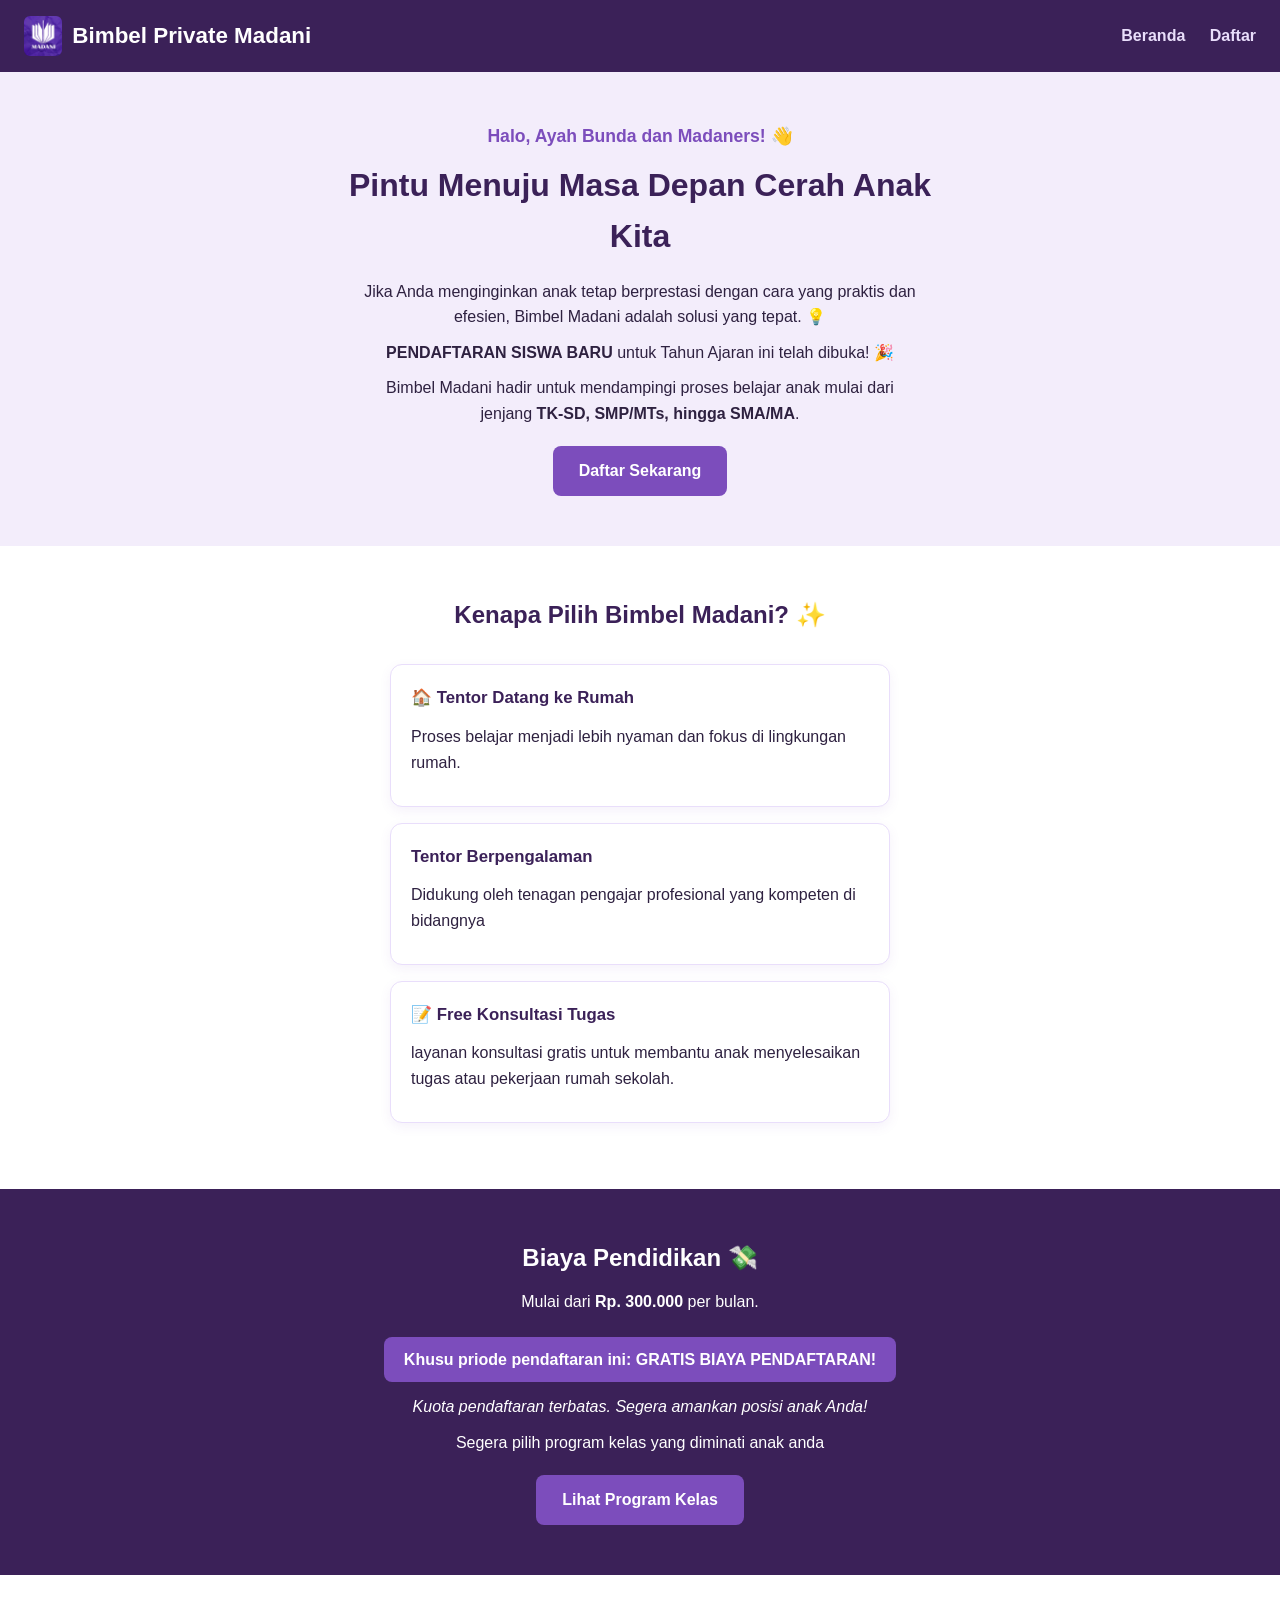
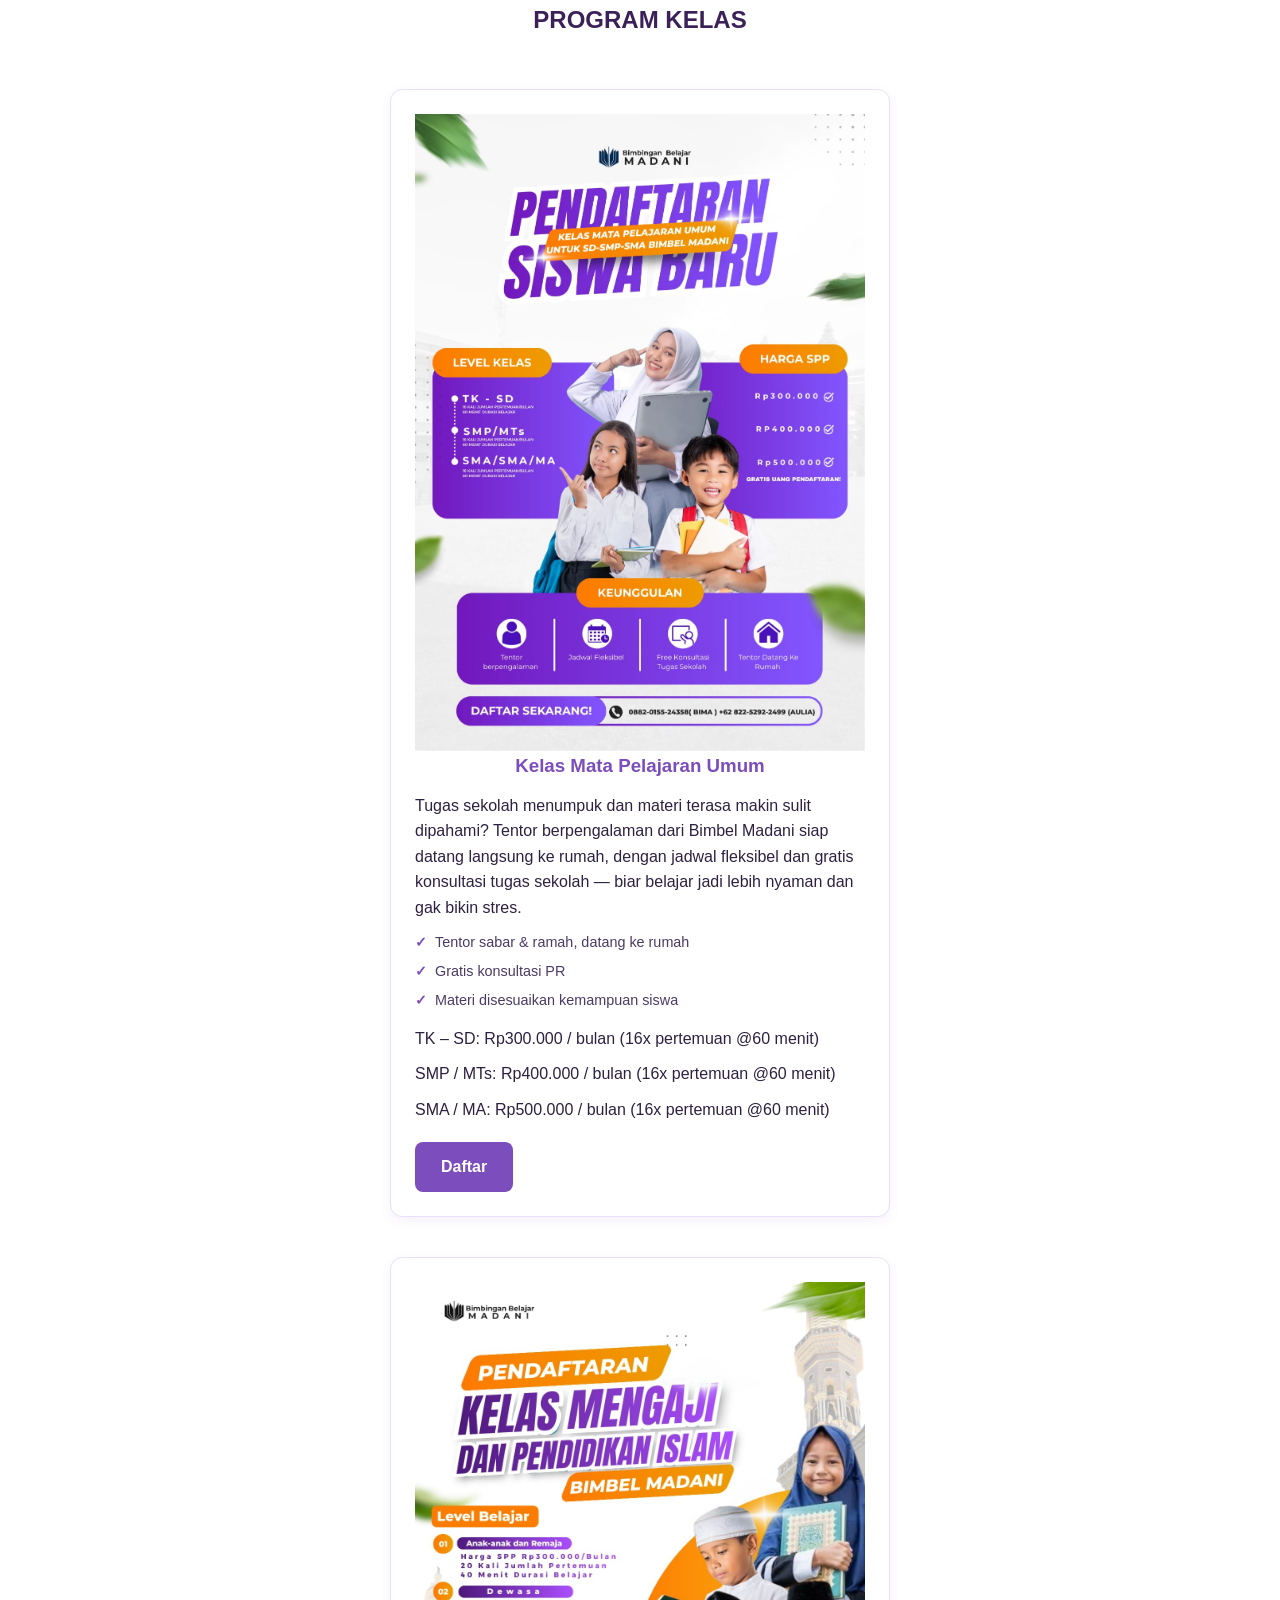
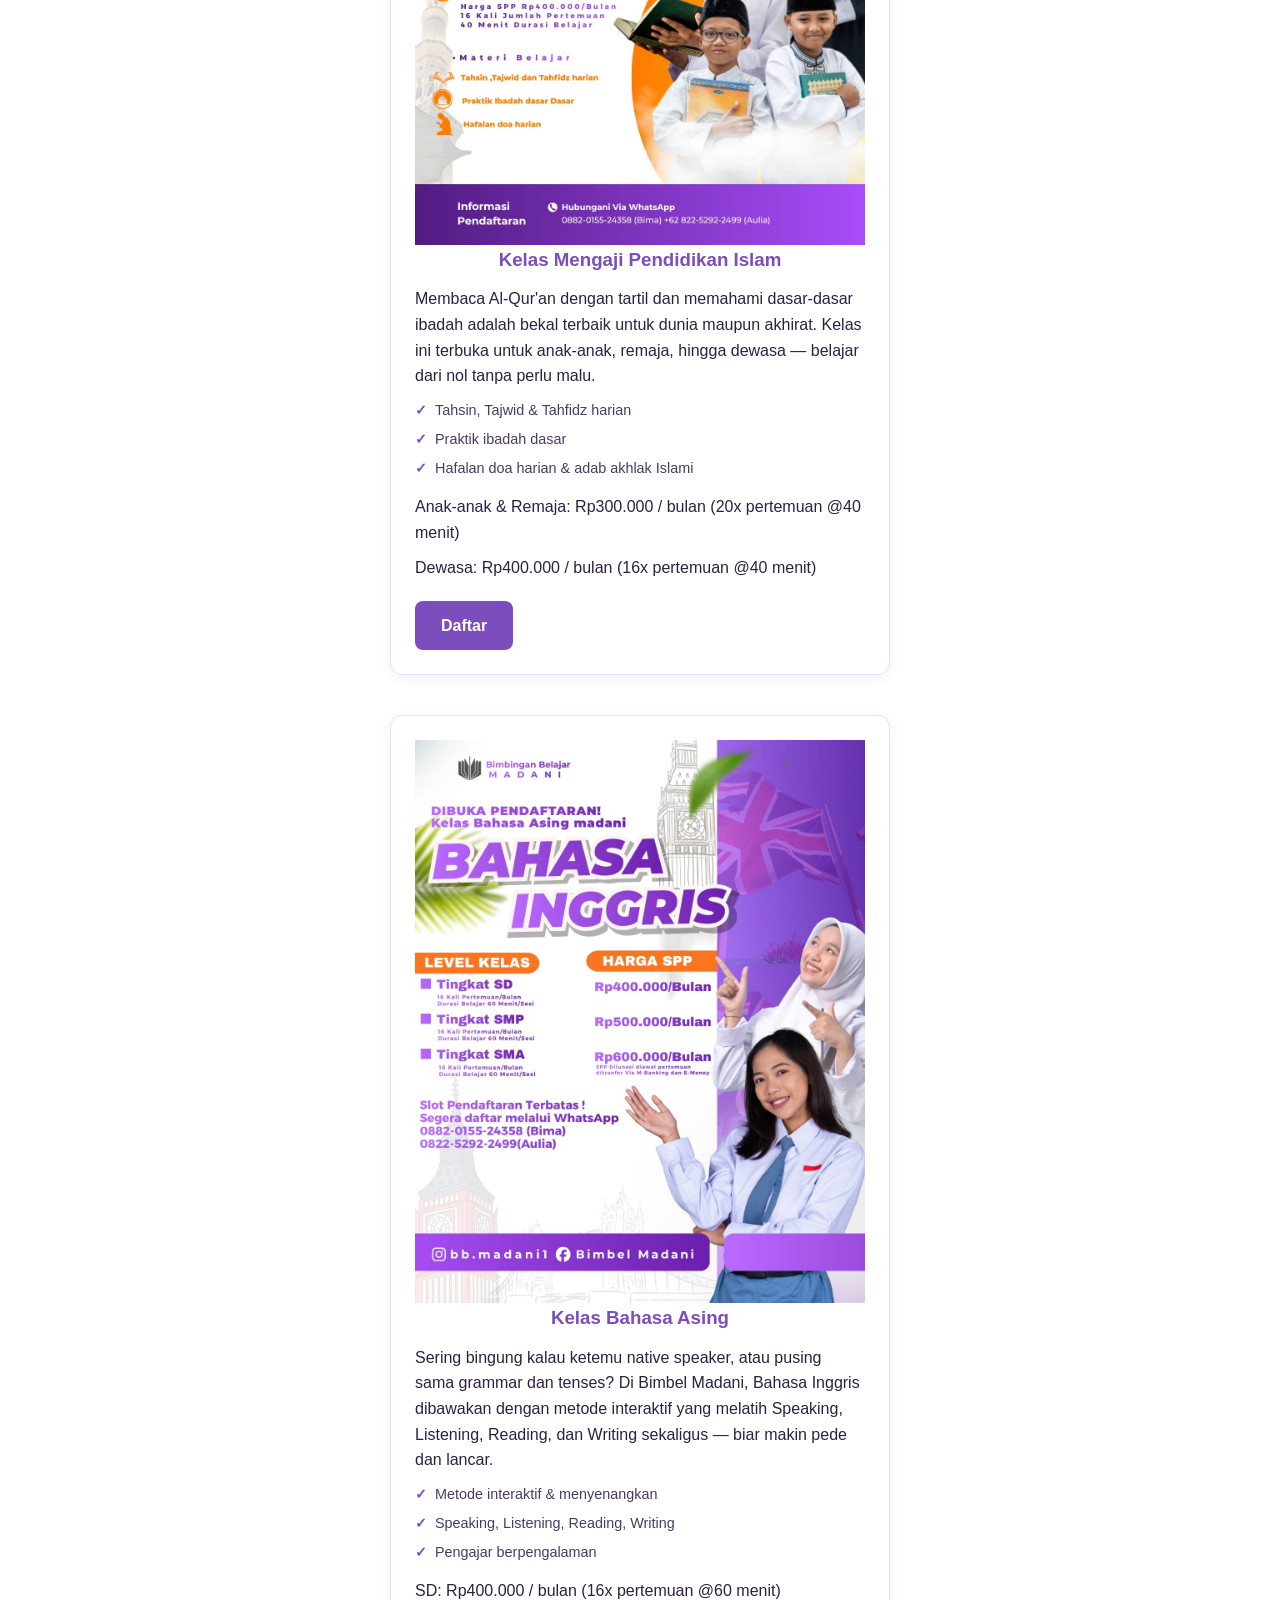
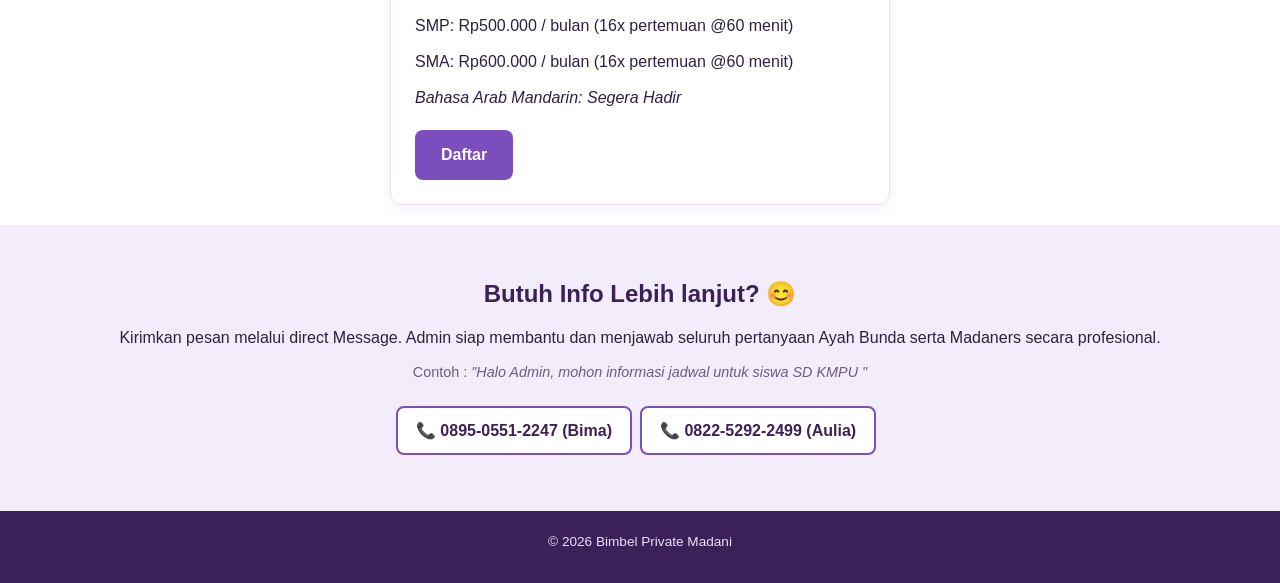
==== index.html @ e1292ad4 "Add files via upload" ====
<!DOCTYPE html>
<html lang="en">
<head>
    <meta charset="UTF-8">
    <meta name="viewport" content="width=device-width, initial-scale=1.0">
    <title>Pendaftaran_Calon_murid_BimbelPrivateMadani</title>
    <link rel="stylesheet" href="css/style.css">
</head>
<body>
    
    <header>
        <div class="logo-group">
            <img src="img/logomadani.jpeg" alt="logo madani" class="logo-img">
             <h1>Bimbel Private Madani</h1>
        </div>
       
        <nav>
            <a href="index.html">Beranda</a>
            <a href="#program">Daftar</a>
            
        </nav>
    </header>
   

    <!--Beranda Hero-->
    <section class="hero">
        <p class="sapaan">Halo, Ayah Bunda dan Madaners! 👋</p>
        <h2>Pintu Menuju Masa Depan Cerah Anak Kita</h2>
        <p>Jika Anda menginginkan anak tetap berprestasi dengan cara yang praktis dan efesien, Bimbel Madani adalah solusi yang tepat. 💡</p>
        <p><strong>PENDAFTARAN SISWA BARU</strong> untuk Tahun Ajaran ini telah dibuka! 🎉</p>
        <p>Bimbel Madani hadir untuk mendampingi proses belajar anak mulai dari jenjang <strong>TK-SD, SMP/MTs, hingga SMA/MA</strong>.</p>
        <a href="#program" class="btn">Daftar Sekarang</a>
    </section>

    <!-- KEUNGGULAN -->
     <section class="keunggulan">
        <h2>Kenapa Pilih Bimbel Madani? ✨</h2>

        <div class="fitur-card">
            <h3>🏠 Tentor Datang ke Rumah</h3>
            <p>Proses belajar menjadi lebih nyaman dan fokus di lingkungan rumah.</p>
        </div>

        <div class="fitur-card">
            <h3>Tentor Berpengalaman</h3>
            <p>Didukung oleh tenagan pengajar profesional yang kompeten di bidangnya</p>
        </div>

        <div class="fitur-card">
            <h3>📝 Free Konsultasi Tugas </h3>
            <p>layanan konsultasi gratis untuk membantu anak menyelesaikan tugas atau pekerjaan rumah sekolah.</p>
        </div>
     </section>

    

     <!-- PROMO HARGA -->
      <section class="promo">
        <h2>Biaya Pendidikan 💸</h2>
        <p>Mulai dari <strong>Rp. 300.000</strong> per bulan.</p>
        <p class="highlight">Khusu priode pendaftaran ini: <strong>GRATIS BIAYA PENDAFTARAN!</strong></p>
         <p><em>Kuota pendaftaran terbatas. Segera amankan posisi anak Anda!</em></p>
         <p>Segera pilih program kelas yang diminati anak anda</p>
         <a href="#program" class="btn">Lihat Program Kelas</a>
      </section>
<br>
     <!-- PROGRAM -->
  <section class="program" id="program">
    <h2 > PROGRAM KELAS </h2>
 
    <div class="card">
      <img src="img/gambar_info_pendaftaran.jpeg" alt="Poster Kelas Mata Pelajaran Umum" class="card-img">
      <h3 class="deskripsi-kelas">Kelas Mata Pelajaran Umum</h3>
      <p>Tugas sekolah menumpuk dan materi terasa makin sulit dipahami? Tentor berpengalaman dari Bimbel Madani siap datang langsung ke rumah, dengan jadwal fleksibel dan gratis konsultasi tugas sekolah — biar belajar jadi lebih nyaman dan gak bikin stres.</p>
      <ul class="mini-list">
        <li>Tentor sabar & ramah, datang ke rumah</li>
        <li>Gratis konsultasi PR</li>
        <li>Materi disesuaikan kemampuan siswa</li>
      </ul>
      <p>TK – SD: Rp300.000 / bulan (16x pertemuan @60 menit)</p>
      <p>SMP / MTs: Rp400.000 / bulan (16x pertemuan @60 menit)</p>
      <p>SMA / MA: Rp500.000 / bulan (16x pertemuan @60 menit)</p>
      <a href="tentor.html?program=KMPU" class="btn btn-full">Daftar </a>
    </div>
 
    <div class="card">
      <img src="img/kmpi.jpeg" alt="Poster Kelas Mengaji dan Pendidikan Islam" class="card-img">
      <h3 class="deskripsi-kelas">Kelas Mengaji  Pendidikan Islam</h3>
      <p>Membaca Al-Qur'an dengan tartil dan memahami dasar-dasar ibadah adalah bekal terbaik untuk dunia maupun akhirat. Kelas ini terbuka untuk anak-anak, remaja, hingga dewasa — belajar dari nol tanpa perlu malu.</p>
      <ul class="mini-list">
        <li>Tahsin, Tajwid & Tahfidz harian</li>
        <li>Praktik ibadah dasar</li>
        <li>Hafalan doa harian & adab akhlak Islami</li>
      </ul>
      <p>Anak-anak & Remaja: Rp300.000 / bulan (20x pertemuan @40 menit)</p>
      <p>Dewasa: Rp400.000 / bulan (16x pertemuan @40 menit)</p>
      <a href="tentor.html?program=KMPI" class="btn btn-full">Daftar</a>
    </div>
 
    <div class="card">
      <img src="img/kelas_bahasa_inggris.jpeg" alt="Poster Kelas Bahasa Inggris" class="card-img">
      <h3 class="deskripsi-kelas">Kelas Bahasa Asing</h3>
      <p>Sering bingung kalau ketemu native speaker, atau pusing sama grammar dan tenses? Di Bimbel Madani, Bahasa Inggris dibawakan dengan metode interaktif yang melatih Speaking, Listening, Reading, dan Writing sekaligus — biar makin pede dan lancar.</p>
      <ul class="mini-list">
        <li>Metode interaktif & menyenangkan</li>
        <li>Speaking, Listening, Reading, Writing</li>
        <li>Pengajar berpengalaman</li>
      </ul>
      <p>SD: Rp400.000 / bulan (16x pertemuan @60 menit)</p>
      <p>SMP: Rp500.000 / bulan (16x pertemuan @60 menit)</p>
      <p>SMA: Rp600.000 / bulan (16x pertemuan @60 menit)</p>
      <p><em>Bahasa Arab Mandarin: Segera Hadir</em></p>
      <a href="tentor.html?program=KBA" class="btn btn-full">Daftar</a>
    </div>
  </section>



      <!--Kontak-->
      <section class="kontak">
        <h2>Butuh Info Lebih lanjut? 😊</h2>
        <p>Kirimkan pesan melalui direct Message. Admin siap membantu dan menjawab seluruh pertanyaan Ayah Bunda serta Madaners secara profesional.</p>
        <p class="contoh-chat">Contoh : <em>"Halo Admin, mohon informasi jadwal untuk siswa SD KMPU "</em></p>
        
        <div class="admin-list">
            <a href="https://wa.me/6289505512247" class="btn-kontak" target="blank">📞  0895-0551-2247 (Bima)</a>
            <a href="https://wa.me/6282252922499" class="btn-kontak" target="_blank">📞 0822-5292-2499 (Aulia)</a>
        </div>
      </section>

      

      <footer>
         <p>© 2026 Bimbel Private Madani</p>
      </footer>


</body>
</html>
---- css/style.css ----
/* ============================================
   1. RESET & DASAR
   ============================================ */
* {
  box-sizing: border-box;
  margin: 0;
  padding: 0;
}

body {
  font-family: 'Segoe UI', Arial, sans-serif;
  color: #2E2140;       /* ungu gelap keabuan, tetap nyaman dibaca */
  background: #FFFFFF;
  line-height: 1.6;
}

h1, h2, h3 {
  color: #3B2158;       /* ungu tua untuk semua judul */
  margin-bottom: 12px;
}

p { margin-bottom: 10px; }

a { text-decoration: none; color: inherit; }

/* ============================================
   2. HEADER & NAVIGASI
   ============================================ */
header {
  background: #3B2158;   /* ungu tua jadi warna header */
  color: #FFFFFF;
  padding: 16px 24px;
  display: flex;
  justify-content: space-between;
  align-items: center;
  flex-wrap: wrap;
}
.logo-group {
  display: flex;
  align-items: center;
  gap: 10px;
}

.logo-img {
  height: 40px;
  width: auto;
  border-radius: 6px;
}

header h1 {
  color: #FFFFFF;
  font-size: 1.4rem;
  margin: 0;
}

nav a {
  color: #E9DEFB;
  font-weight: 600;
  margin-left: 20px;
}

nav a:hover { color: #FFFFFF; }

/* ============================================
   3. TOMBOL (dipakai di banyak tempat)
   ============================================ */
.btn {
  display: inline-block;
  background: #7C4DBC;   /* ungu utama, tombol paling penting */
  color: #FFFFFF;
  padding: 12px 26px;
  border-radius: 8px;
  font-weight: 700;
  margin-top: 10px;
  border: none;
}

.btn:hover { background: #5F3A9C; }

.btn-kembali {
  display: inline-block;
  color: #7C4DBC;
  font-weight: 600;
  margin-top: 8px;
}

.btn-kontak {
  display: inline-block;
  background: #FFFFFF;
  border: 2px solid #7C4DBC;
  color: #3B2158;
  padding: 10px 18px;
  border-radius: 8px;
  font-weight: 700;
  margin: 6px 8px 6px 0;
}

.btn-kontak:hover { background: #F3EDFB; }

/* ============================================
   4. HERO (bagian paling atas)
   ============================================ */
.hero {
  background: #F3EDFB;    /* ungu muda banget, lembut */
  padding: 50px 24px;
  text-align: center;
}

.hero .sapaan {
  font-weight: 700;
  color: #7C4DBC;
  font-size: 1.1rem;
}

.hero h2 {
  font-size: 2rem;
  max-width: 600px;
  margin: 10px auto 16px;
}

.hero p {
  max-width: 560px;
  margin-left: auto;
  margin-right: auto;
}

/* ============================================
   5. KEUNGGULAN (kartu fitur)
   ============================================ */
.keunggulan {
  padding: 50px 24px;
  text-align: center;
}

.keunggulan h2 { margin-bottom: 30px; }

.fitur-card {
  background: #FFFFFF;
  border: 1px solid #E9DEFB;
  border-radius: 12px;
  padding: 20px;
  max-width: 500px;
  margin: 0 auto 16px;
  text-align: left;
  box-shadow: 0 4px 12px rgba(124, 77, 188, 0.08);
}

.fitur-card h3 { font-size: 1.05rem; }

/* ============================================
   6. PROMO HARGA
   ============================================ */
.promo {
  background: #3B2158;   /* ungu tua, biar bagian harga menonjol */
  color: #FFFFFF;
  text-align: center;
  padding: 50px 24px;
}

.promo h2 { color: #FFFFFF; }

.promo .highlight {
  background: #7C4DBC;
  display: inline-block;
  padding: 10px 20px;
  border-radius: 8px;
  font-weight: 700;
  margin: 12px 0;
}

/* ============================================
   7. KONTAK
   ============================================ */
.kontak {
  padding: 50px 24px;
  text-align: center;
  background: #F3EDFB;
}

.contoh-chat {
  color: #6B5C80;
  font-size: 0.9rem;
  margin-bottom: 16px;
}

.admin-list {
  display: flex;
  justify-content: center;
  flex-wrap: wrap;
}

/* ============================================
   8. PROGRAM KELAS (card)
   ============================================ */
.program {
    display: flex;
    flex-direction: column;
    flex-wrap: wrap;
    justify-content: center;
    gap: 20px;
}



.program h2 { 
    
    text-align: center;
    margin-bottom: 30px;
}

.card {
    width: 100%;
    max-width: 450px;
    margin: 0 auto;
   
  background: #FFFFFF;
  border: 1px solid #E9DEFB;
  border-radius: 12px;
  padding: 24px;
  max-width: 500px;
  margin: 0 auto 20px;
  text-align: left;
  box-shadow: 0 4px 12px rgba(124, 77, 188, 0.08);
}

.card h3 { color: #7C4DBC; }

/* ============================================
   9. HALAMAN TENTOR
   ============================================ */
.tentor-list {
  padding: 40px 24px;
  text-align: center;
}

.tentor-card {
  background: #FFFFFF;
  border: 1px solid #E9DEFB;
  border-radius: 12px;
  padding: 22px;
  max-width: 500px;
  margin: 0 auto 20px;
  text-align: left;
  box-shadow: 0 4px 12px rgba(124, 77, 188, 0.08);
}

.tentor-card h3 { color: #3B2158; }

/* ============================================
   10. HALAMAN FORMULIR
   ============================================ */
#form-daftar {
  max-width: 500px;
  margin: 40px auto;
  padding: 30px;
  background: #F3EDFB;
  border-radius: 12px;
}

#form-daftar h2 {
  font-size: 1.1rem;
  margin-top: 20px;
  color: #3B2158;
}

#form-daftar label {
  display: block;
  font-weight: 600;
  margin-top: 12px;
  margin-bottom: 4px;
  color: #3B2158;
}

#form-daftar input {
  width: 100%;
  padding: 10px 12px;
  border: 1.5px solid #C9B6E8;
  border-radius: 8px;
  font-size: 1rem;
  background: #FFFFFF;
}

#form-daftar input:focus {
  outline: none;
  border-color: #7C4DBC;
}

#form-daftar button {
  width: 100%;
  margin-top: 24px;
}

/* ============================================
   11. FOOTER
   ============================================ */
footer {
  background: #3B2158;
  color: #E9DEFB;
  text-align: center;
  padding: 20px;
  font-size: 0.85rem;
}

.mini-list {
  list-style: none;
  margin: 10px 0 14px;
  padding: 0;
}

.mini-list li {
  font-size: 0.9rem;
  color: #4B3A63;
  padding-left: 20px;
  position: relative;
  margin-bottom: 6px;
}

.mini-list li::before {
  content: "✓";
  color: #7C4DBC;
  font-weight: 700;
  position: absolute;
  left: 0;
}

.card-img {
   width: 100%;
   height: auto;
   display: block;
}

.card h3.deskripsi-kelas {
    display: flex;
    flex-direction: column;
    align-items: center;
}
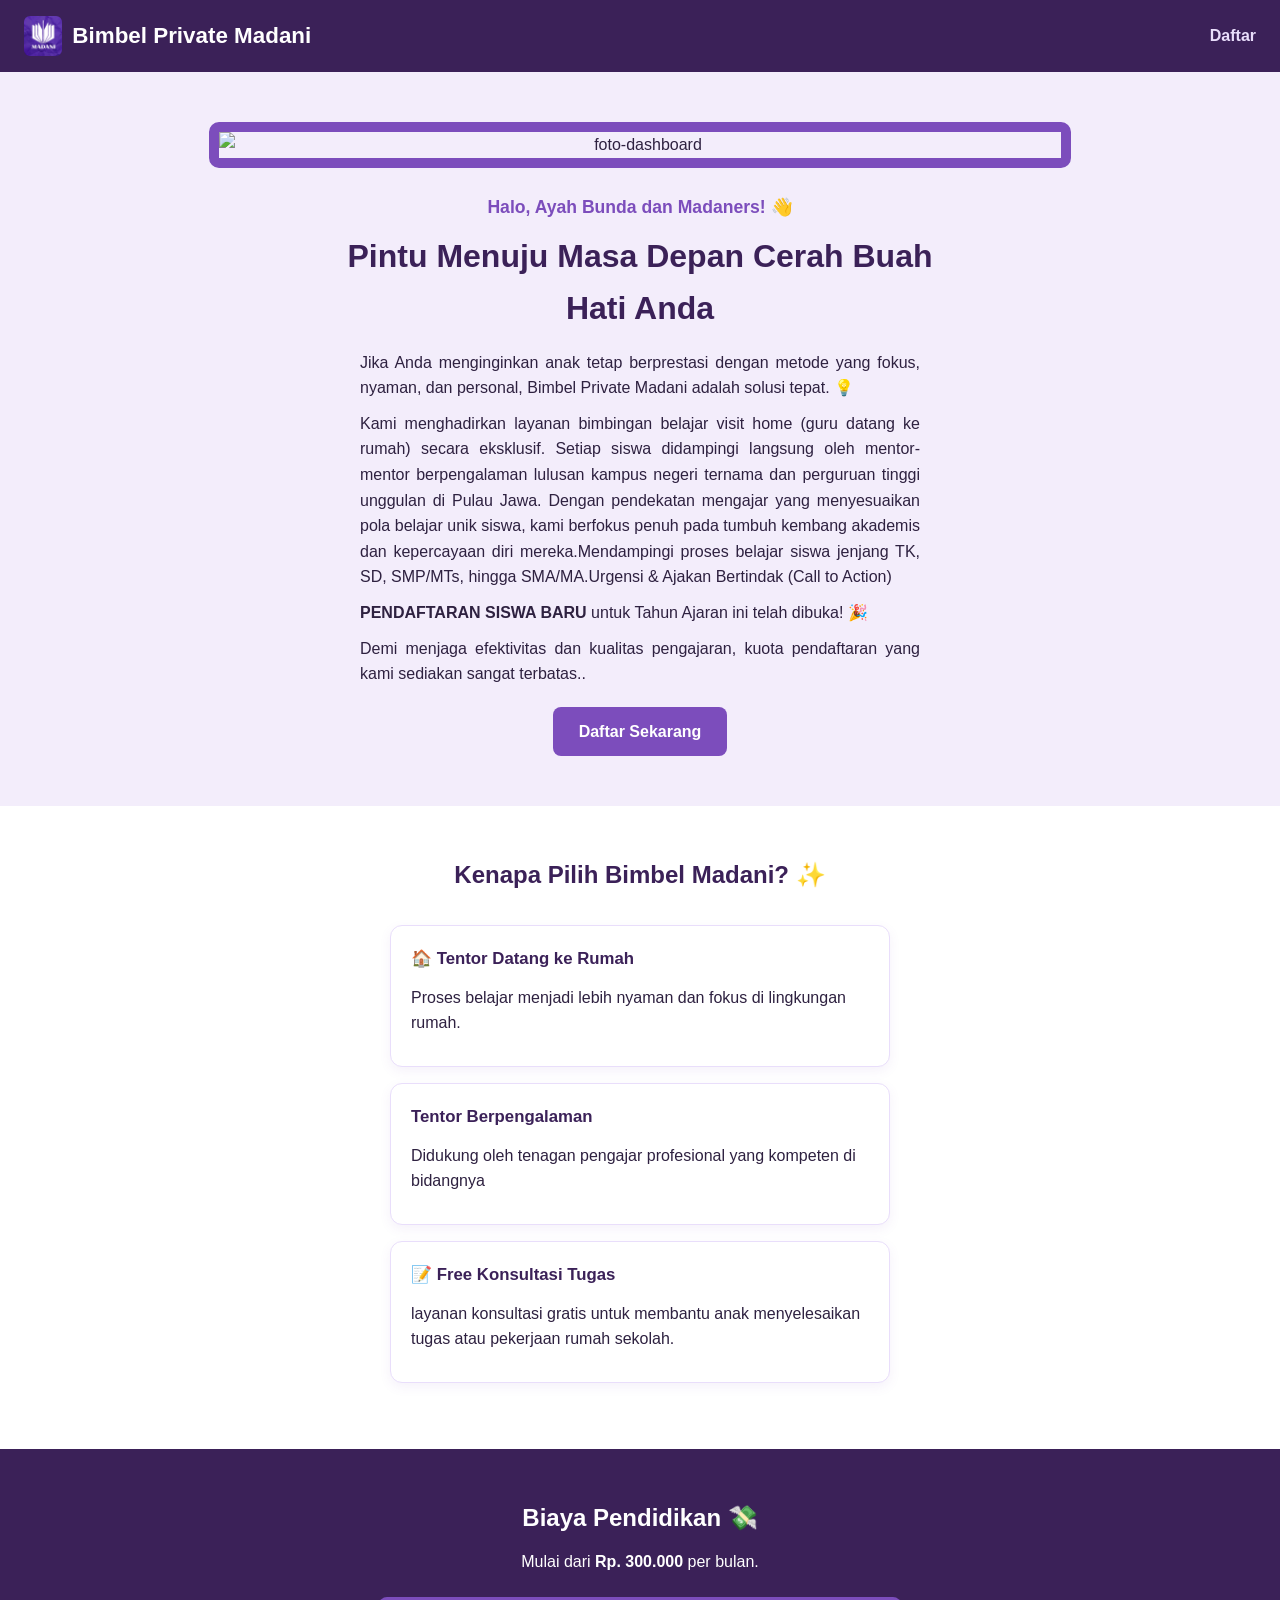
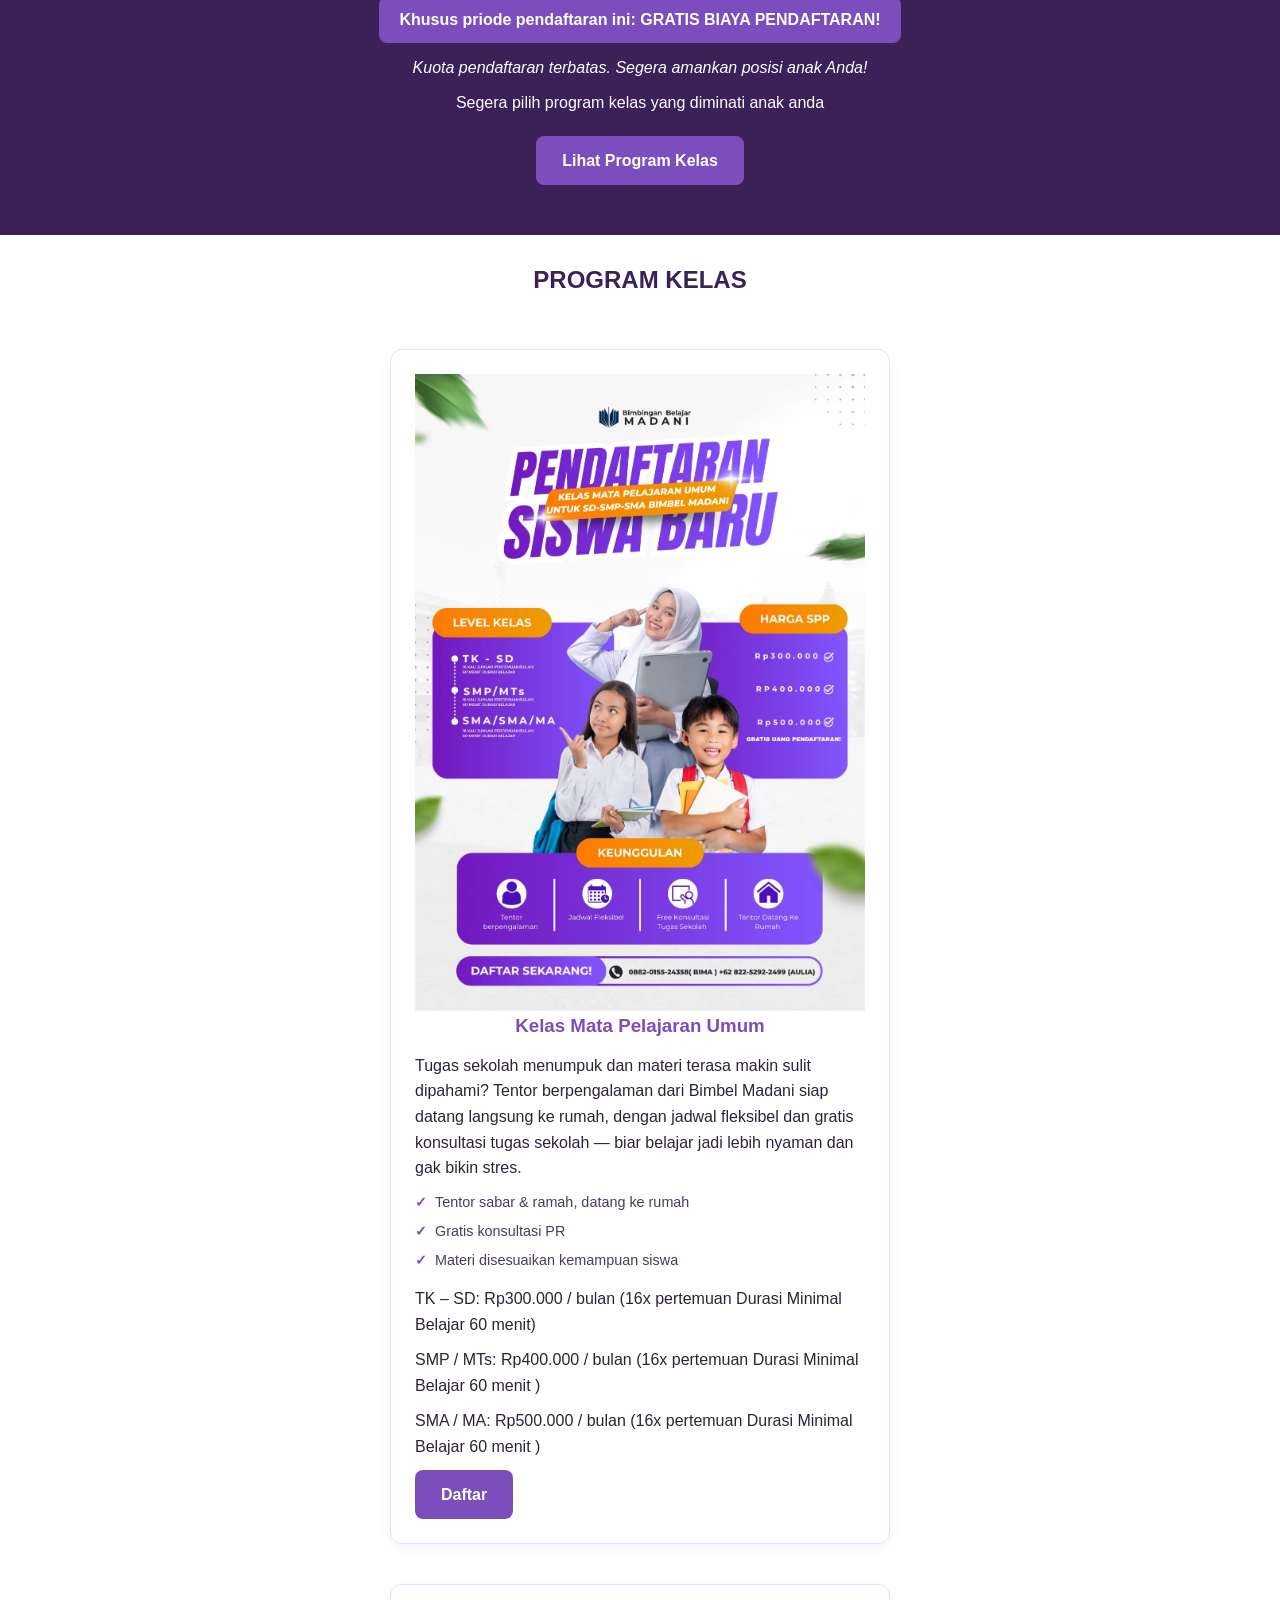
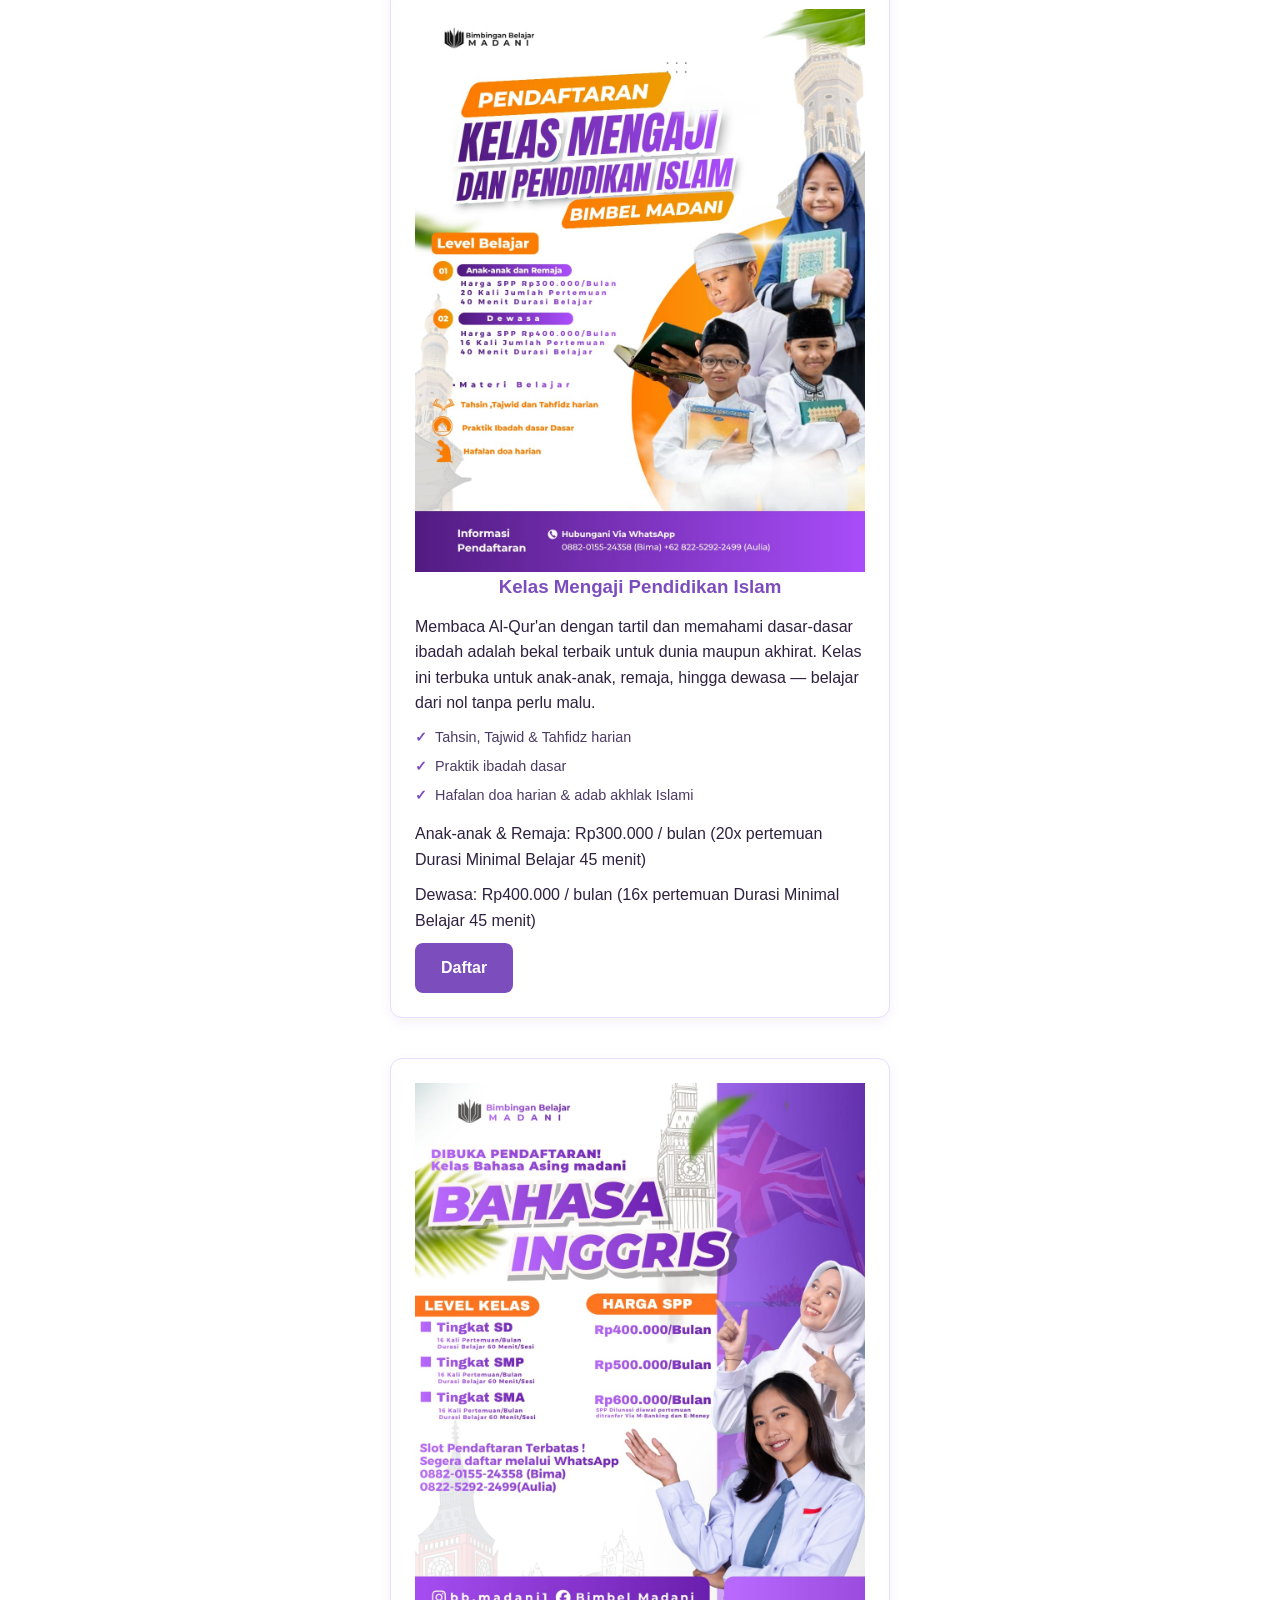
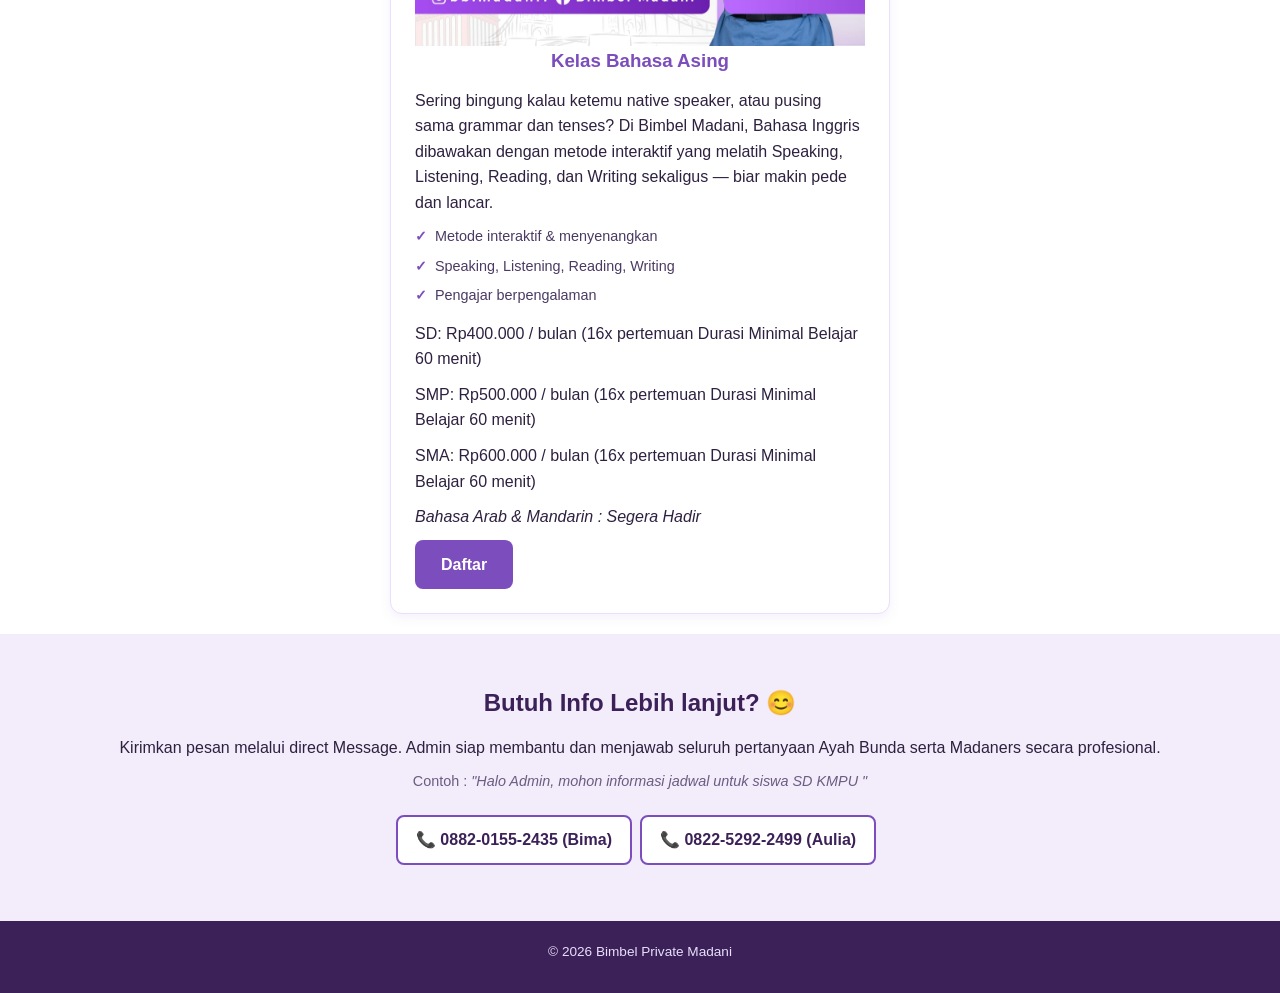
==== commit c64f9f27: "Update index.html" ====
--- a/index.html
+++ b/index.html
@@ -1,12 +1,17 @@
 <!DOCTYPE html>
-<html lang="en">
+<html lang="id">
 <head>
     <meta charset="UTF-8">
     <meta name="viewport" content="width=device-width, initial-scale=1.0">
     <title>Pendaftaran_Calon_murid_BimbelPrivateMadani</title>
     <link rel="stylesheet" href="css/style.css">
+    
+  
 </head>
+
+
 <body>
+  
     
     <header>
         <div class="logo-group">
@@ -15,20 +20,35 @@
         </div>
        
         <nav>
-            <a href="index.html">Beranda</a>
+           
             <a href="#program">Daftar</a>
             
         </nav>
     </header>
    
-
+   
+    
+   
     <!--Beranda Hero-->
     <section class="hero">
+
+      <div class="dashboarding">
+       <img src="img/foto_Dashboard.jpeg" alt="foto-dashboard" class="card-img" >
+      </div>
+
+      <br>
+
         <p class="sapaan">Halo, Ayah Bunda dan Madaners! 👋</p>
-        <h2>Pintu Menuju Masa Depan Cerah Anak Kita</h2>
-        <p>Jika Anda menginginkan anak tetap berprestasi dengan cara yang praktis dan efesien, Bimbel Madani adalah solusi yang tepat. 💡</p>
-        <p><strong>PENDAFTARAN SISWA BARU</strong> untuk Tahun Ajaran ini telah dibuka! 🎉</p>
-        <p>Bimbel Madani hadir untuk mendampingi proses belajar anak mulai dari jenjang <strong>TK-SD, SMP/MTs, hingga SMA/MA</strong>.</p>
+        <h2>Pintu Menuju Masa Depan Cerah Buah Hati Anda </h2>
+
+        <p class="text-deskripsi">Jika Anda menginginkan anak tetap berprestasi  dengan metode yang fokus, nyaman, dan personal, Bimbel Private Madani adalah solusi tepat.  💡</p>
+
+        <p class="text-deskripsi">​Kami menghadirkan layanan bimbingan belajar visit home (guru datang ke rumah) secara eksklusif. Setiap siswa didampingi langsung oleh mentor-mentor berpengalaman lulusan kampus negeri ternama dan perguruan tinggi unggulan di Pulau Jawa. Dengan pendekatan mengajar yang menyesuaikan pola belajar unik siswa, kami berfokus penuh pada tumbuh kembang akademis dan kepercayaan diri mereka.
+            ​Mendampingi proses belajar siswa jenjang TK, SD, SMP/MTs, hingga SMA/MA.
+            ​Urgensi & Ajakan Bertindak (Call to Action)</p>
+        <p class="text-deskripsi"><strong>PENDAFTARAN SISWA BARU</strong> untuk Tahun Ajaran ini telah dibuka! 🎉</p>
+       
+        <p class="text-deskripsi">Demi menjaga efektivitas dan kualitas pengajaran, kuota pendaftaran yang kami sediakan sangat terbatas.</strong>.</p>
         <a href="#program" class="btn">Daftar Sekarang</a>
     </section>
 
@@ -58,7 +78,7 @@
       <section class="promo">
         <h2>Biaya Pendidikan 💸</h2>
         <p>Mulai dari <strong>Rp. 300.000</strong> per bulan.</p>
-        <p class="highlight">Khusu priode pendaftaran ini: <strong>GRATIS BIAYA PENDAFTARAN!</strong></p>
+        <p class="highlight">Khusus priode pendaftaran ini: <strong>GRATIS BIAYA PENDAFTARAN!</strong></p>
          <p><em>Kuota pendaftaran terbatas. Segera amankan posisi anak Anda!</em></p>
          <p>Segera pilih program kelas yang diminati anak anda</p>
          <a href="#program" class="btn">Lihat Program Kelas</a>
@@ -77,9 +97,9 @@
         <li>Gratis konsultasi PR</li>
         <li>Materi disesuaikan kemampuan siswa</li>
       </ul>
-      <p>TK – SD: Rp300.000 / bulan (16x pertemuan @60 menit)</p>
-      <p>SMP / MTs: Rp400.000 / bulan (16x pertemuan @60 menit)</p>
-      <p>SMA / MA: Rp500.000 / bulan (16x pertemuan @60 menit)</p>
+      <p>TK – SD: Rp300.000 / bulan (16x pertemuan Durasi Minimal Belajar 60 menit)</p>
+      <p>SMP / MTs: Rp400.000 / bulan (16x pertemuan Durasi Minimal Belajar 60 menit )</p>
+      <p>SMA / MA: Rp500.000 / bulan (16x pertemuan Durasi Minimal Belajar 60 menit )</p>
       <a href="tentor.html?program=KMPU" class="btn btn-full">Daftar </a>
     </div>
  
@@ -92,8 +112,8 @@
         <li>Praktik ibadah dasar</li>
         <li>Hafalan doa harian & adab akhlak Islami</li>
       </ul>
-      <p>Anak-anak & Remaja: Rp300.000 / bulan (20x pertemuan @40 menit)</p>
-      <p>Dewasa: Rp400.000 / bulan (16x pertemuan @40 menit)</p>
+      <p>Anak-anak & Remaja: Rp300.000 / bulan (20x pertemuan Durasi Minimal Belajar 45 menit)</p>
+      <p>Dewasa: Rp400.000 / bulan (16x pertemuan Durasi Minimal Belajar 45 menit)</p>
       <a href="tentor.html?program=KMPI" class="btn btn-full">Daftar</a>
     </div>
  
@@ -106,10 +126,10 @@
         <li>Speaking, Listening, Reading, Writing</li>
         <li>Pengajar berpengalaman</li>
       </ul>
-      <p>SD: Rp400.000 / bulan (16x pertemuan @60 menit)</p>
-      <p>SMP: Rp500.000 / bulan (16x pertemuan @60 menit)</p>
-      <p>SMA: Rp600.000 / bulan (16x pertemuan @60 menit)</p>
-      <p><em>Bahasa Arab Mandarin: Segera Hadir</em></p>
+      <p>SD: Rp400.000 / bulan (16x pertemuan Durasi Minimal Belajar 60 menit)</p>
+      <p>SMP: Rp500.000 / bulan (16x pertemuan Durasi Minimal Belajar 60 menit)</p>
+      <p>SMA: Rp600.000 / bulan (16x pertemuan Durasi Minimal Belajar 60 menit)</p>
+      <p><em>Bahasa Arab & Mandarin : Segera Hadir</em></p>
       <a href="tentor.html?program=KBA" class="btn btn-full">Daftar</a>
     </div>
   </section>
@@ -123,7 +143,7 @@
         <p class="contoh-chat">Contoh : <em>"Halo Admin, mohon informasi jadwal untuk siswa SD KMPU "</em></p>
         
         <div class="admin-list">
-            <a href="https://wa.me/6289505512247" class="btn-kontak" target="blank">📞  0895-0551-2247 (Bima)</a>
+            <a href="https://wa.me/6288201552435" class="btn-kontak" target="blank">📞  0882-0155-2435 (Bima)</a>
             <a href="https://wa.me/6282252922499" class="btn-kontak" target="_blank">📞 0822-5292-2499 (Aulia)</a>
         </div>
       </section>
@@ -136,4 +156,4 @@
 
 
 </body>
-</html>+</html>
--- a/css/style.css
+++ b/css/style.css
@@ -210,7 +210,7 @@
 
 .card {
     width: 100%;
-    max-width: 450px;
+    
     margin: 0 auto;
    
   background: #FFFFFF;
@@ -327,10 +327,141 @@
    width: 100%;
    height: auto;
    display: block;
-}
-
-.card h3.deskripsi-kelas {
+   
+}
+
+.program .card h3.deskripsi-kelas {
     display: flex;
     flex-direction: column;
     align-items: center;
-}+    
+    
+}
+
+.hero .text-deskripsi {
+  text-align: justify;
+} 
+
+.hero .dashboarding {
+
+ 
+  width: 70%;
+  display: block;
+  margin: 0 auto;
+  border: 10px solid #7C4DBC;
+  border-radius: 10px;
+   
+}
+
+/* ============================================
+   12. HALAMAN TENTOR (lengkap)
+   ============================================ */
+.tentor-hero {
+  padding: 50px 24px 30px;
+  text-align: center;
+  background: #F3EDFB;
+}
+
+.tentor-hero p {
+  max-width: 500px;
+  margin: 0 auto 16px;
+}
+
+.tentor-section {
+  padding: 40px 24px;
+}
+
+.tentor-section:nth-child(even) {
+  background: #FAF8FD; /* selang-seling warna biar tiap grup kelas kebeda dikit */
+}
+
+.tentor-section-title {
+  text-align: center;
+  margin-bottom: 24px;
+}
+
+.tentor-grid {
+  display: flex;
+  flex-wrap: wrap;
+  justify-content: center;
+  gap: 20px;
+}
+
+.tentor-card {
+  width: 100%;
+  max-width: 340px;
+  display: flex;
+  flex-direction: column;
+}
+
+.tentor-avatar {
+  width: 52px;
+  height: 52px;
+  border-radius: 50%;
+  background: #7C4DBC;
+  color: #FFFFFF;
+  display: flex;
+  align-items: center;
+  justify-content: center;
+  font-weight: 700;
+  font-size: 1.1rem;
+  margin-bottom: 12px;
+}
+
+.tentor-pendidikan {
+  font-size: 0.88rem;
+  color: #6B5C80;
+}
+
+.tentor-badges {
+  display: flex;
+  flex-wrap: wrap;
+  gap: 6px;
+  margin: 10px 0;
+}
+
+.badge-jenjang {
+  background: #E9DEFB;
+  color: #5F3A9C;
+  font-size: 0.75rem;
+  font-weight: 700;
+  padding: 3px 10px;
+  border-radius: 999px;
+}
+
+.status-tag {
+  font-size: 0.75rem;
+  font-weight: 700;
+  padding: 3px 10px;
+  border-radius: 999px;
+}
+
+.status-tetap {
+  background: #DFF3E4;
+  color: #2E7D4F;
+}
+
+.status-parttime {
+  background: #FDEFD8;
+  color: #B9791A;
+}
+
+.tentor-meta {
+  font-size: 0.85rem;
+  color: #4B3A63;
+  margin-bottom: 4px;
+}
+
+.tentor-quote {
+  font-size: 0.85rem;
+  color: #6B5C80;
+  font-style: italic;
+  border-left: 3px solid #C79A3D;
+  padding-left: 10px;
+  margin: 10px 0 14px;
+}
+
+.btn-full {
+  text-align: center;
+  margin-top: auto;
+}
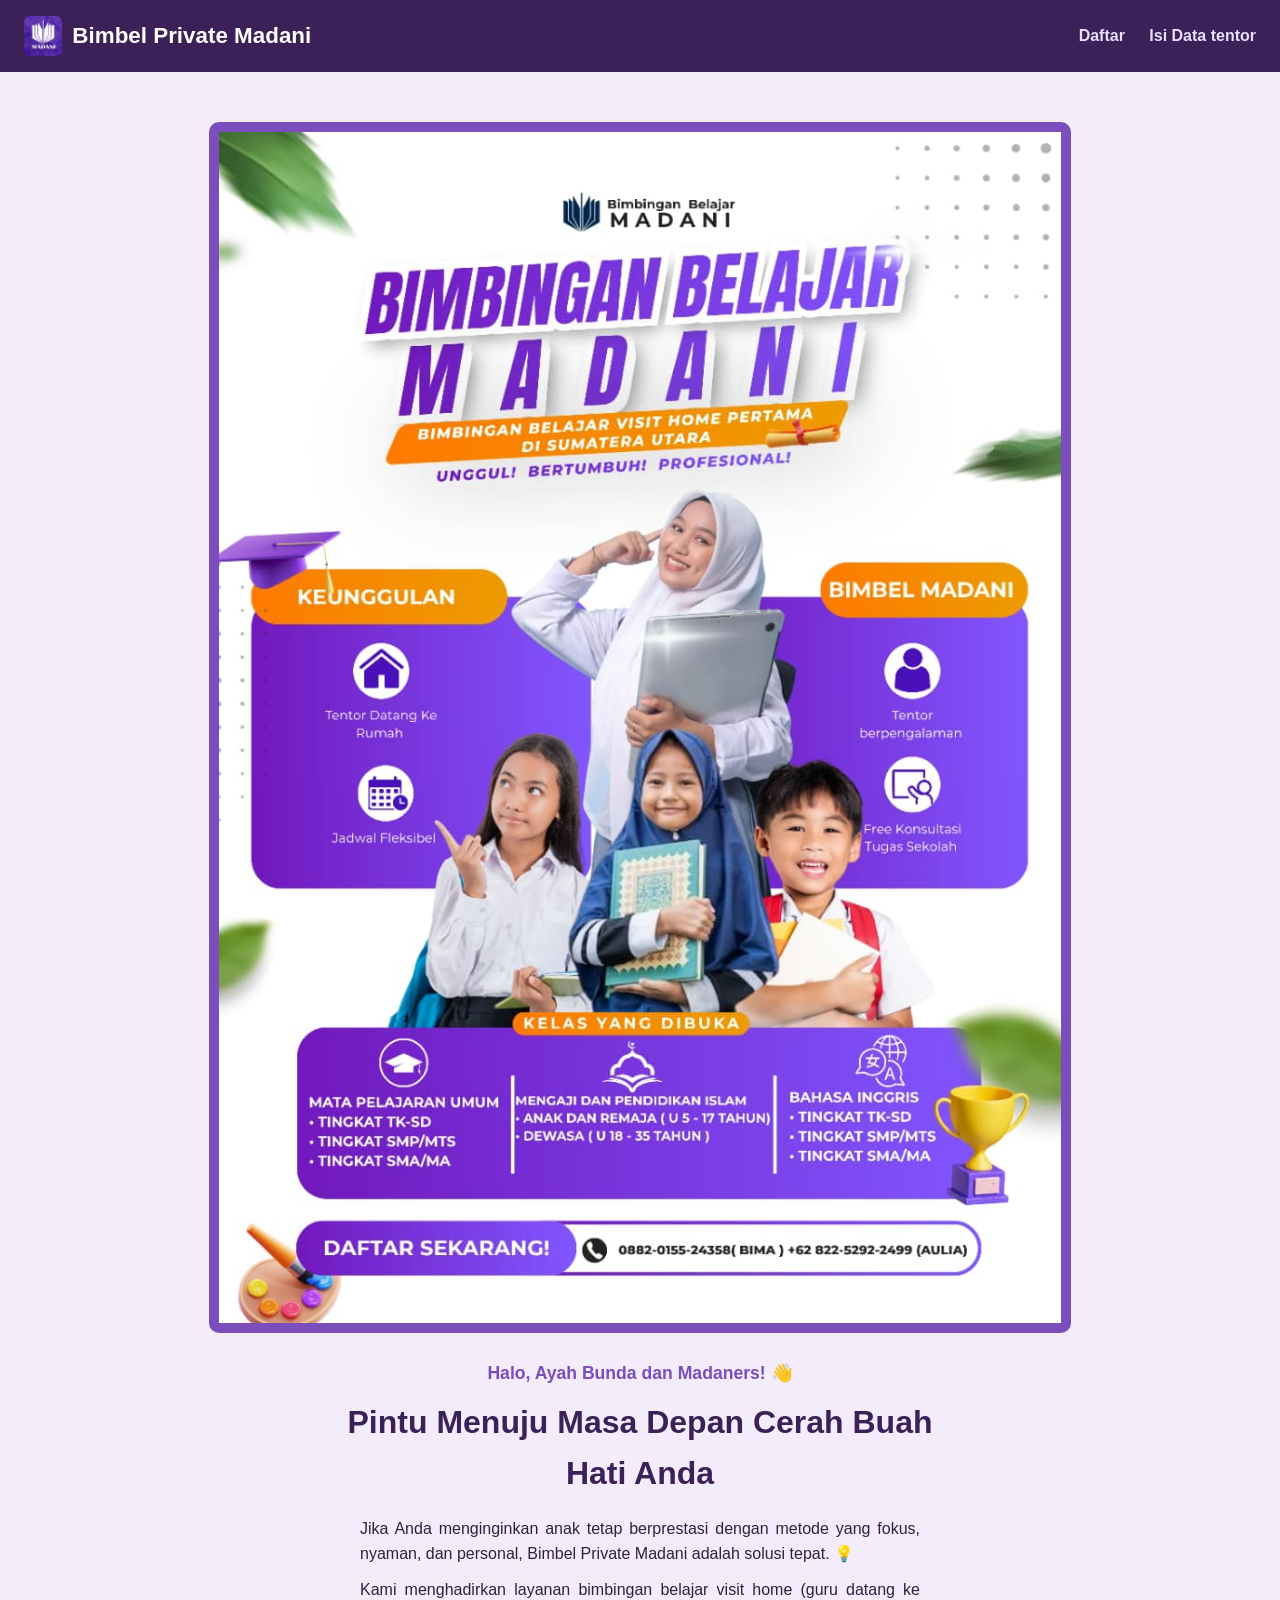
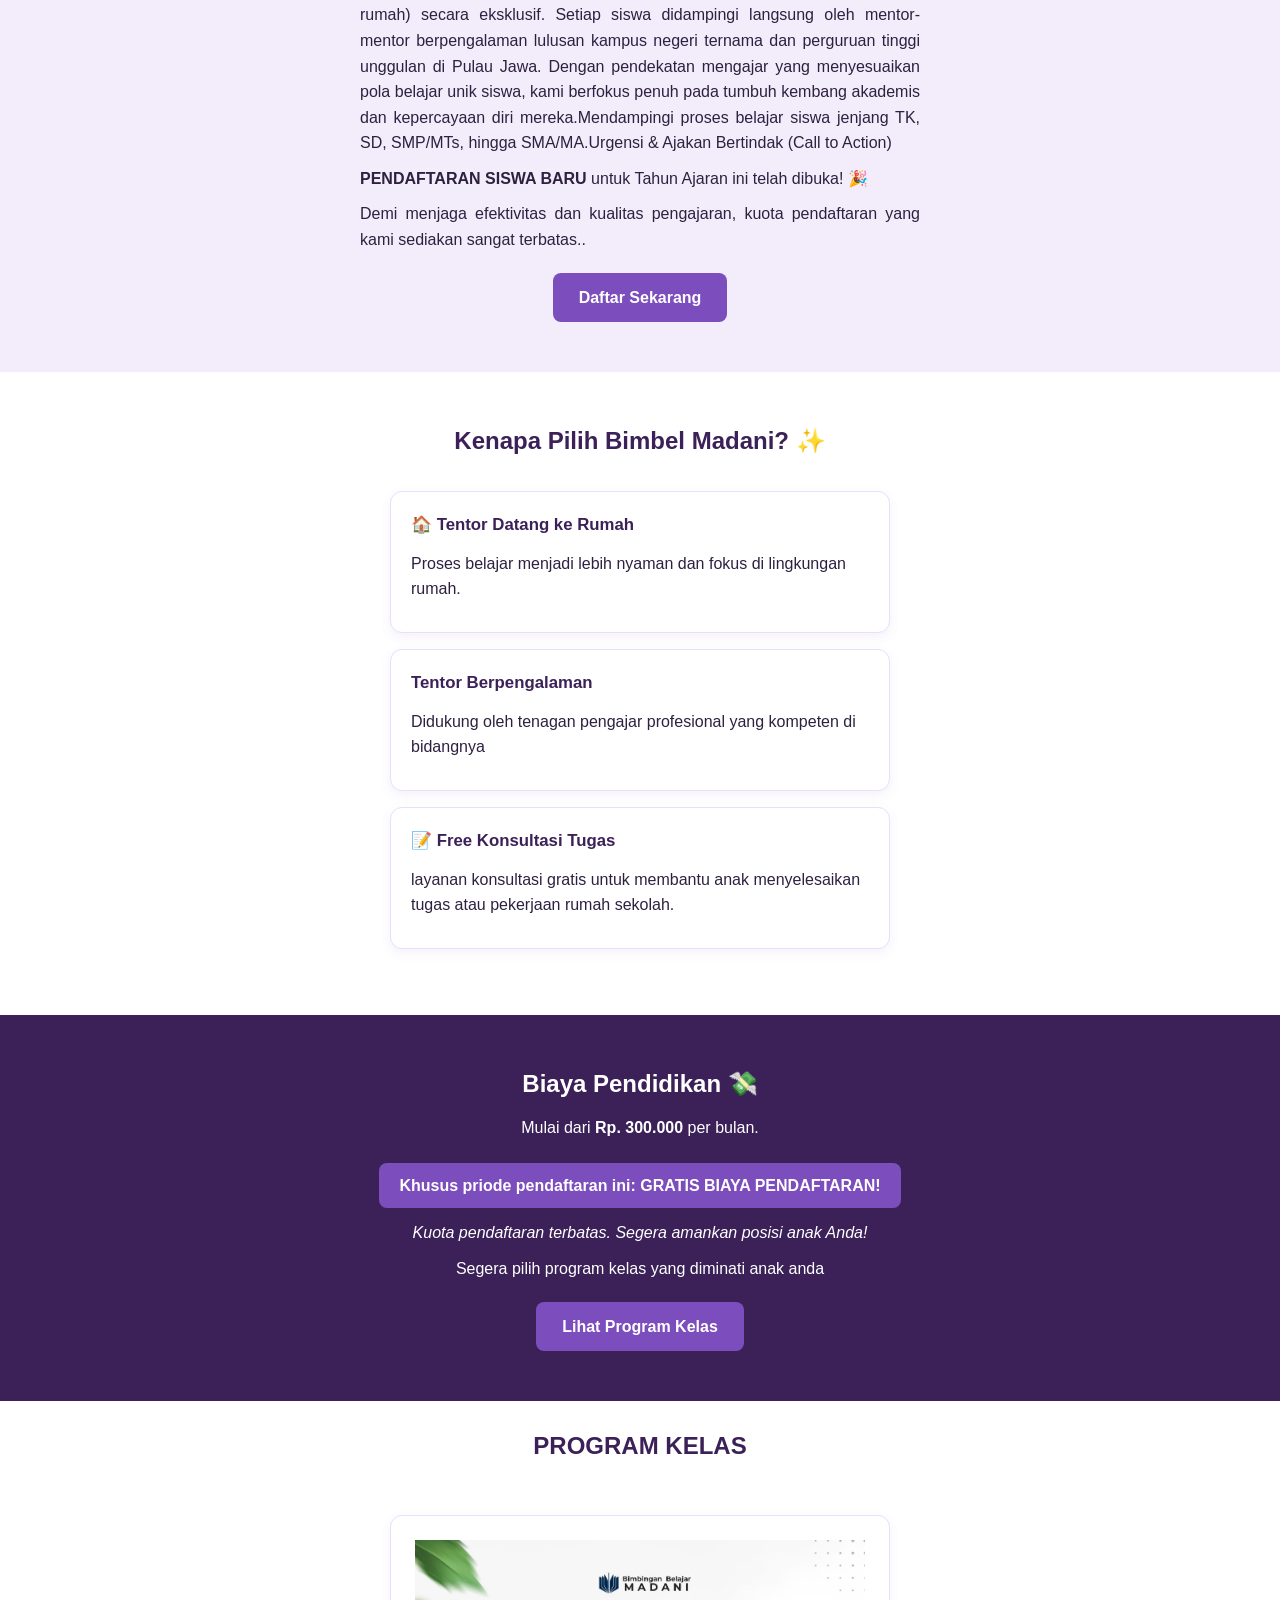
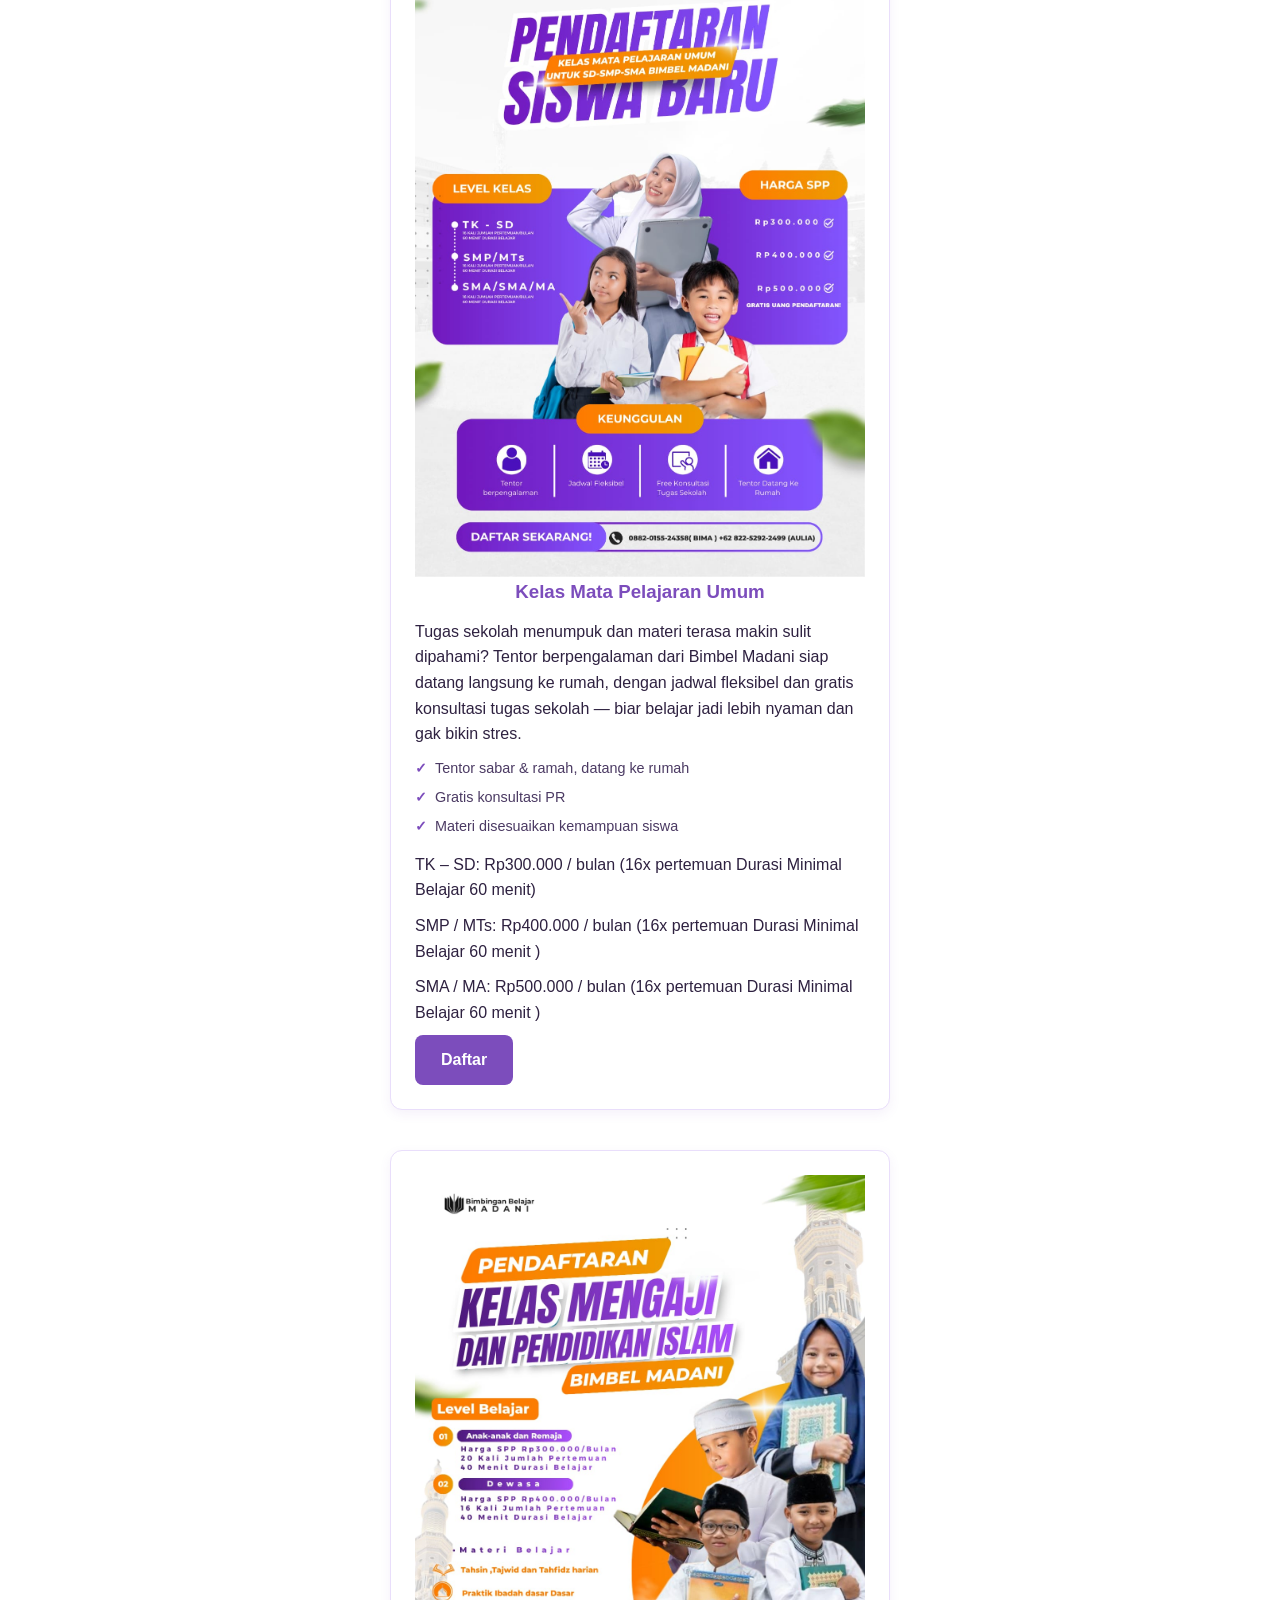
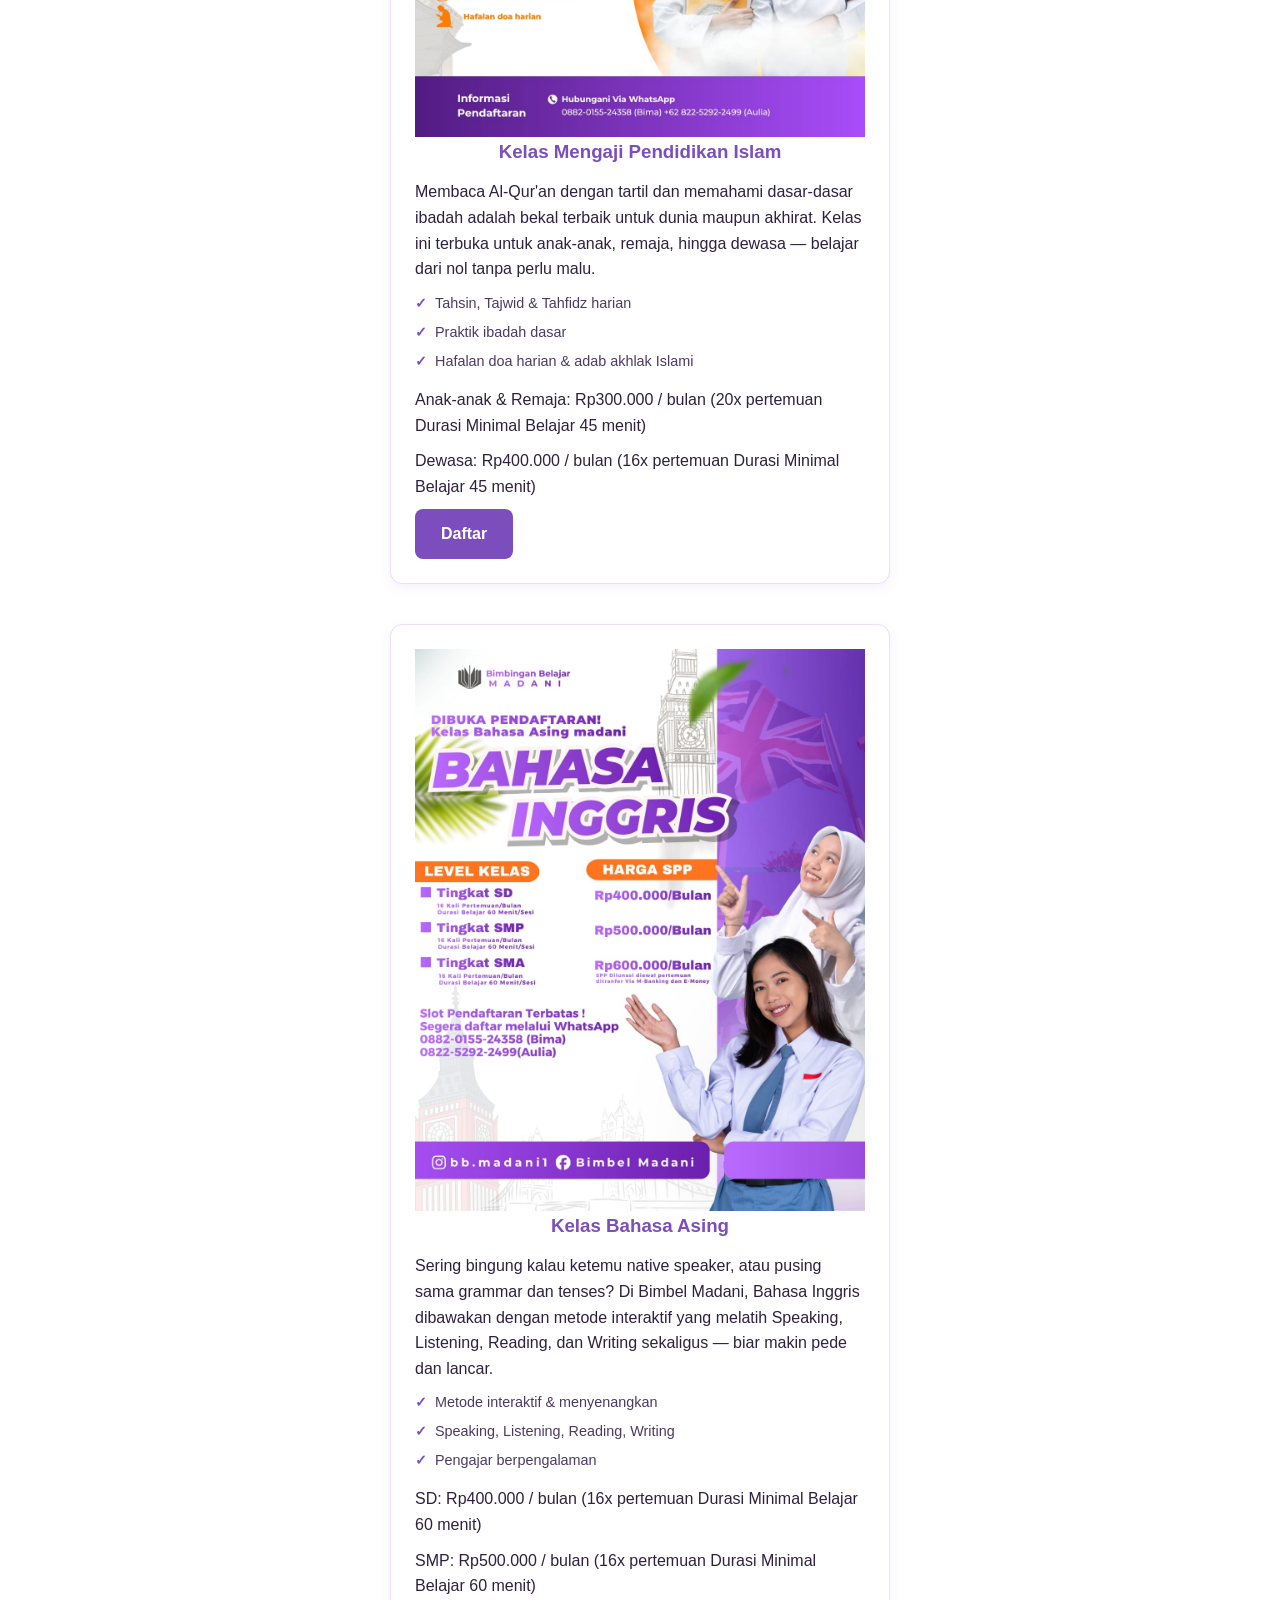
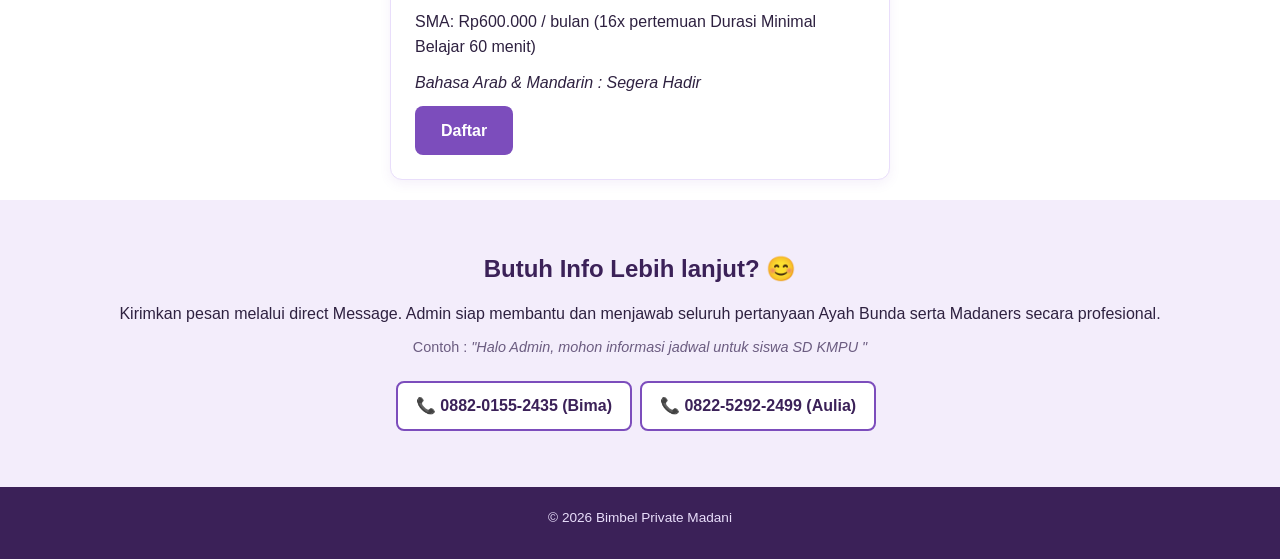
==== commit bccfd4ec: "Update index.html" ====
--- a/index.html
+++ b/index.html
@@ -22,6 +22,7 @@
         <nav>
            
             <a href="#program">Daftar</a>
+            <a href="daftar-tentor.html">Isi Data tentor</a>
             
         </nav>
     </header>
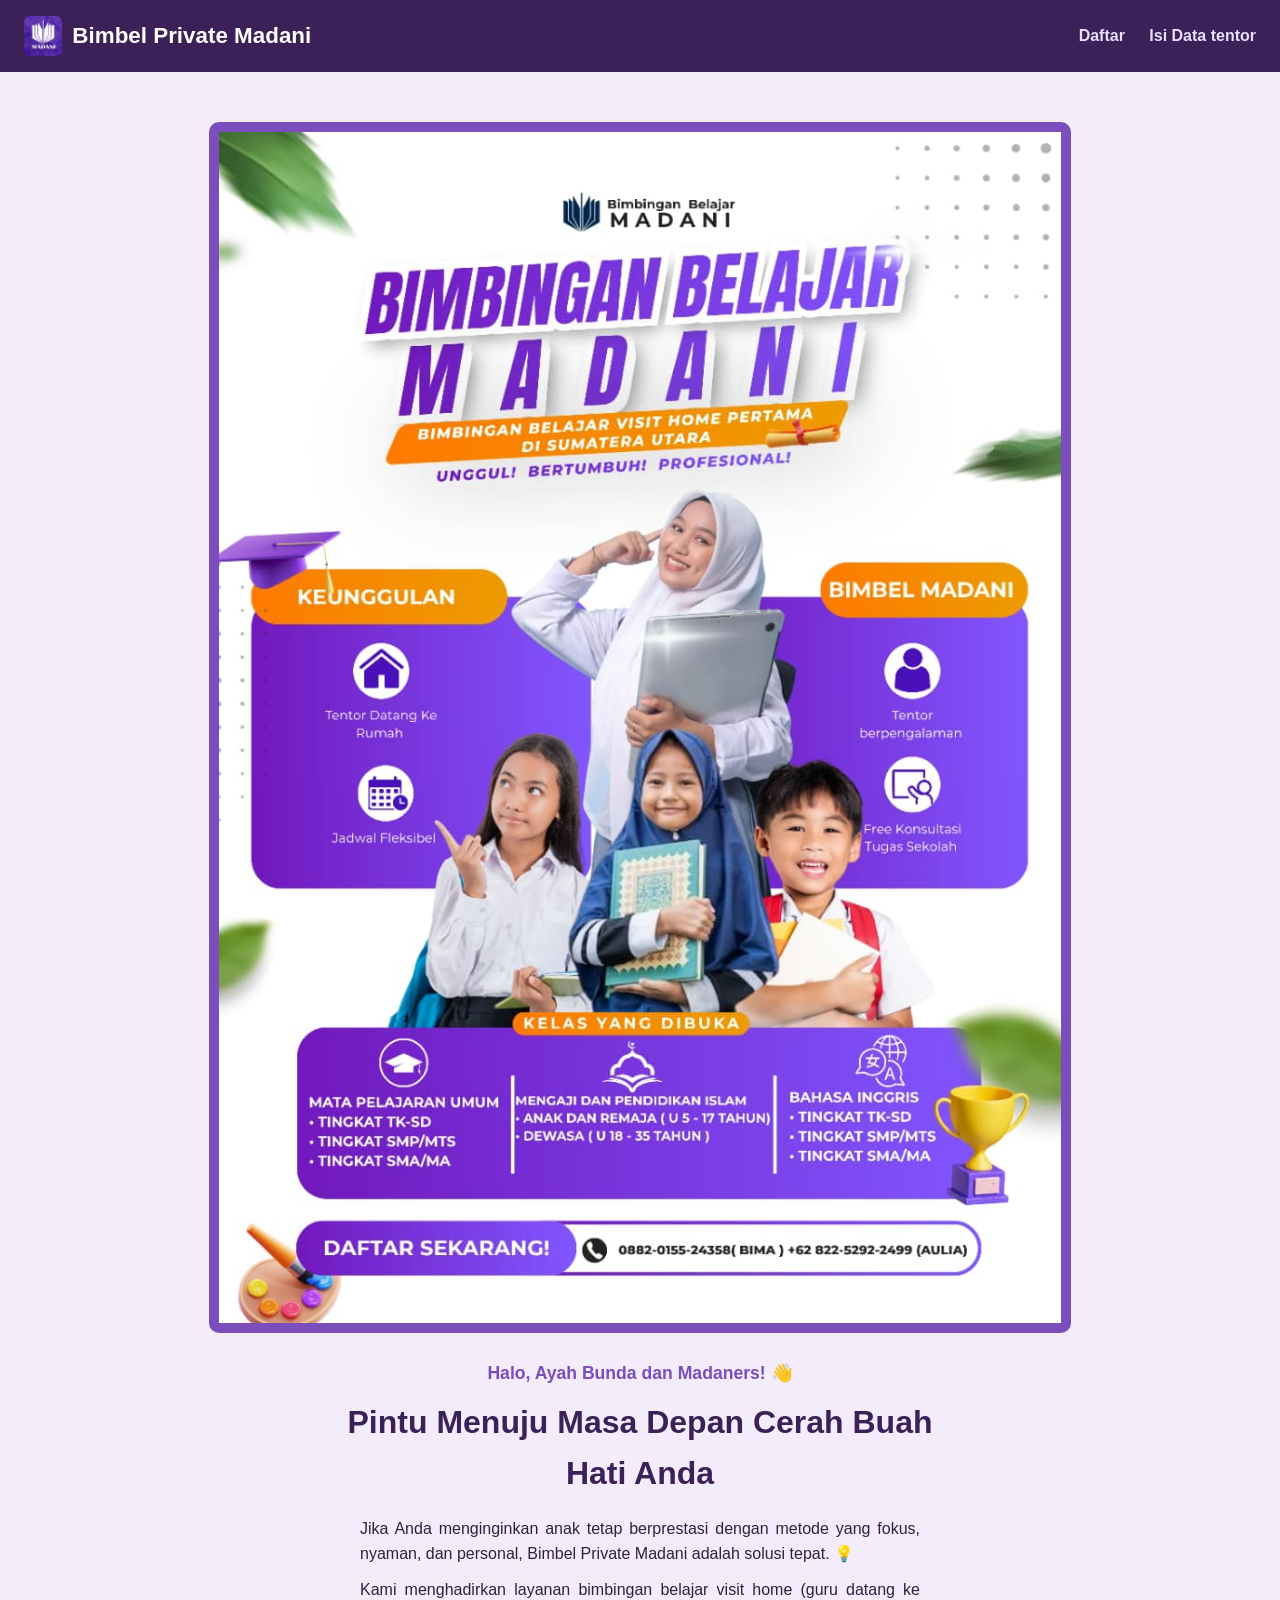
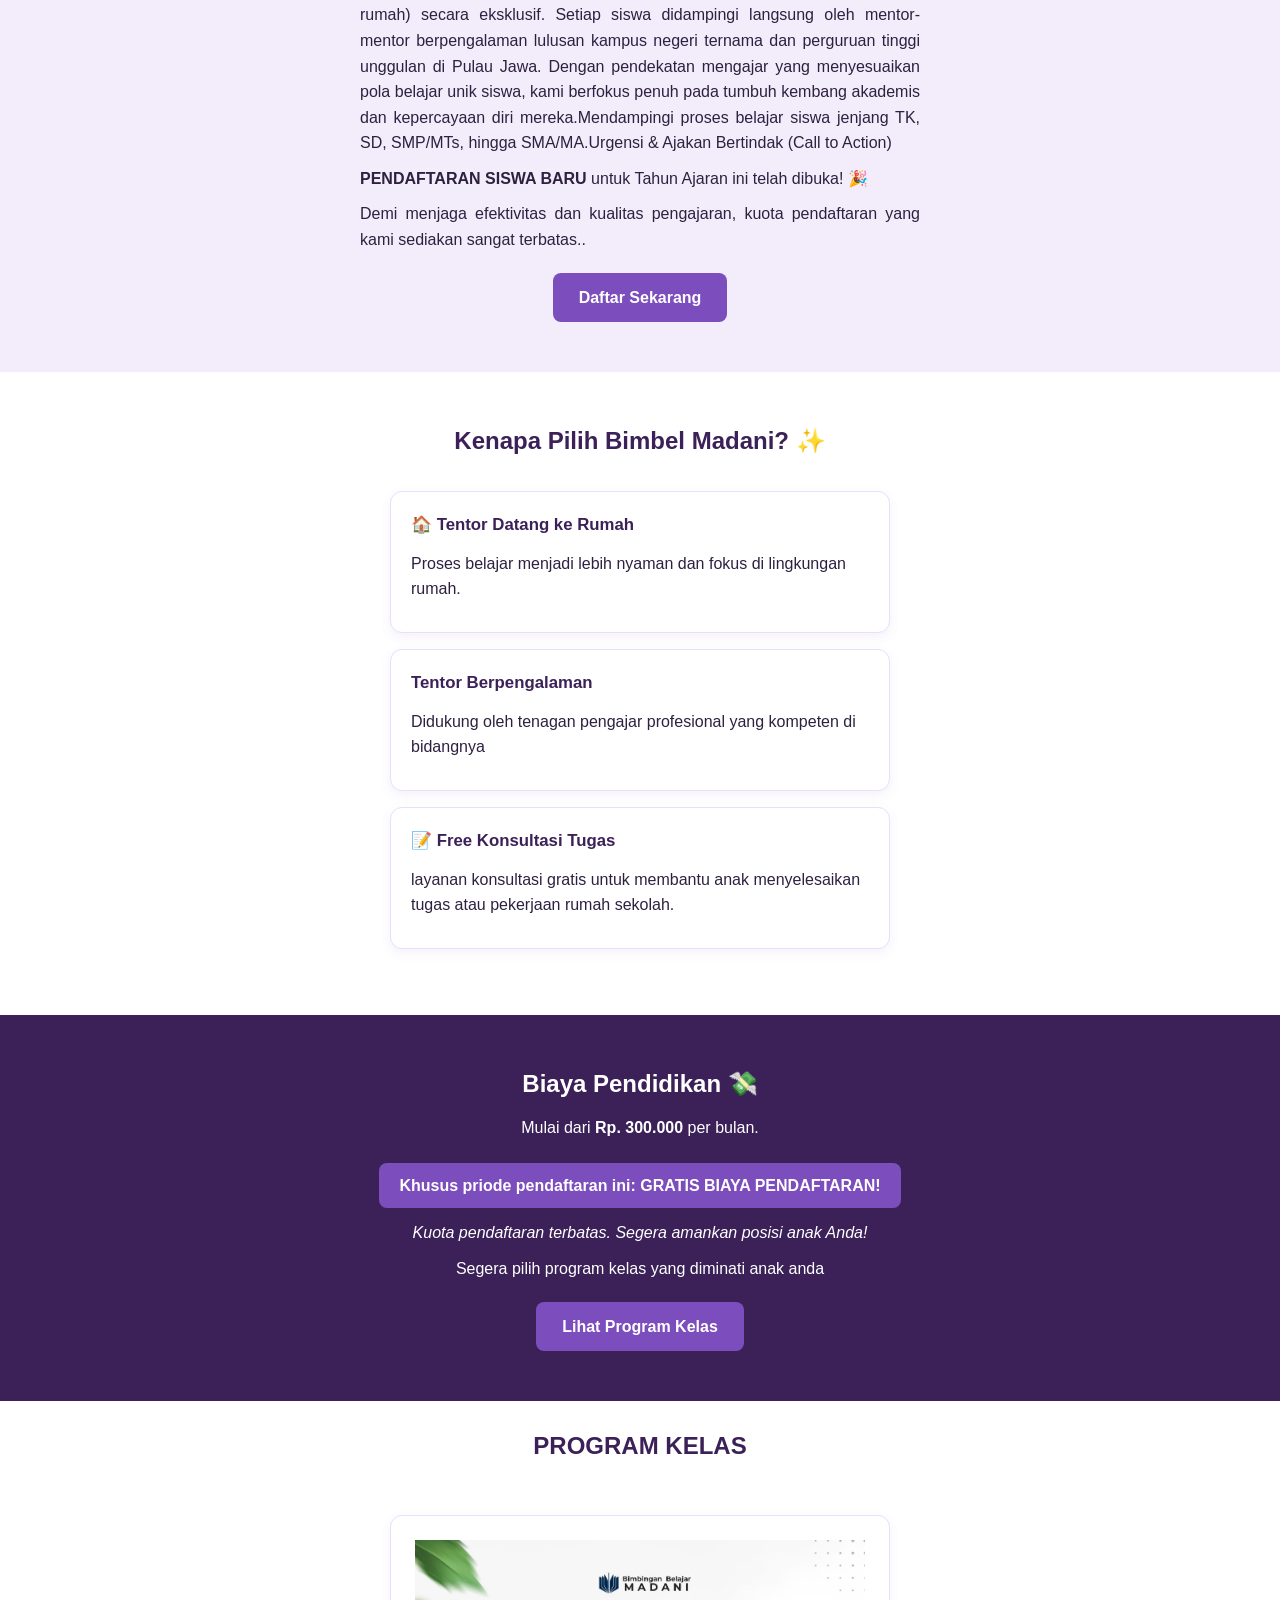
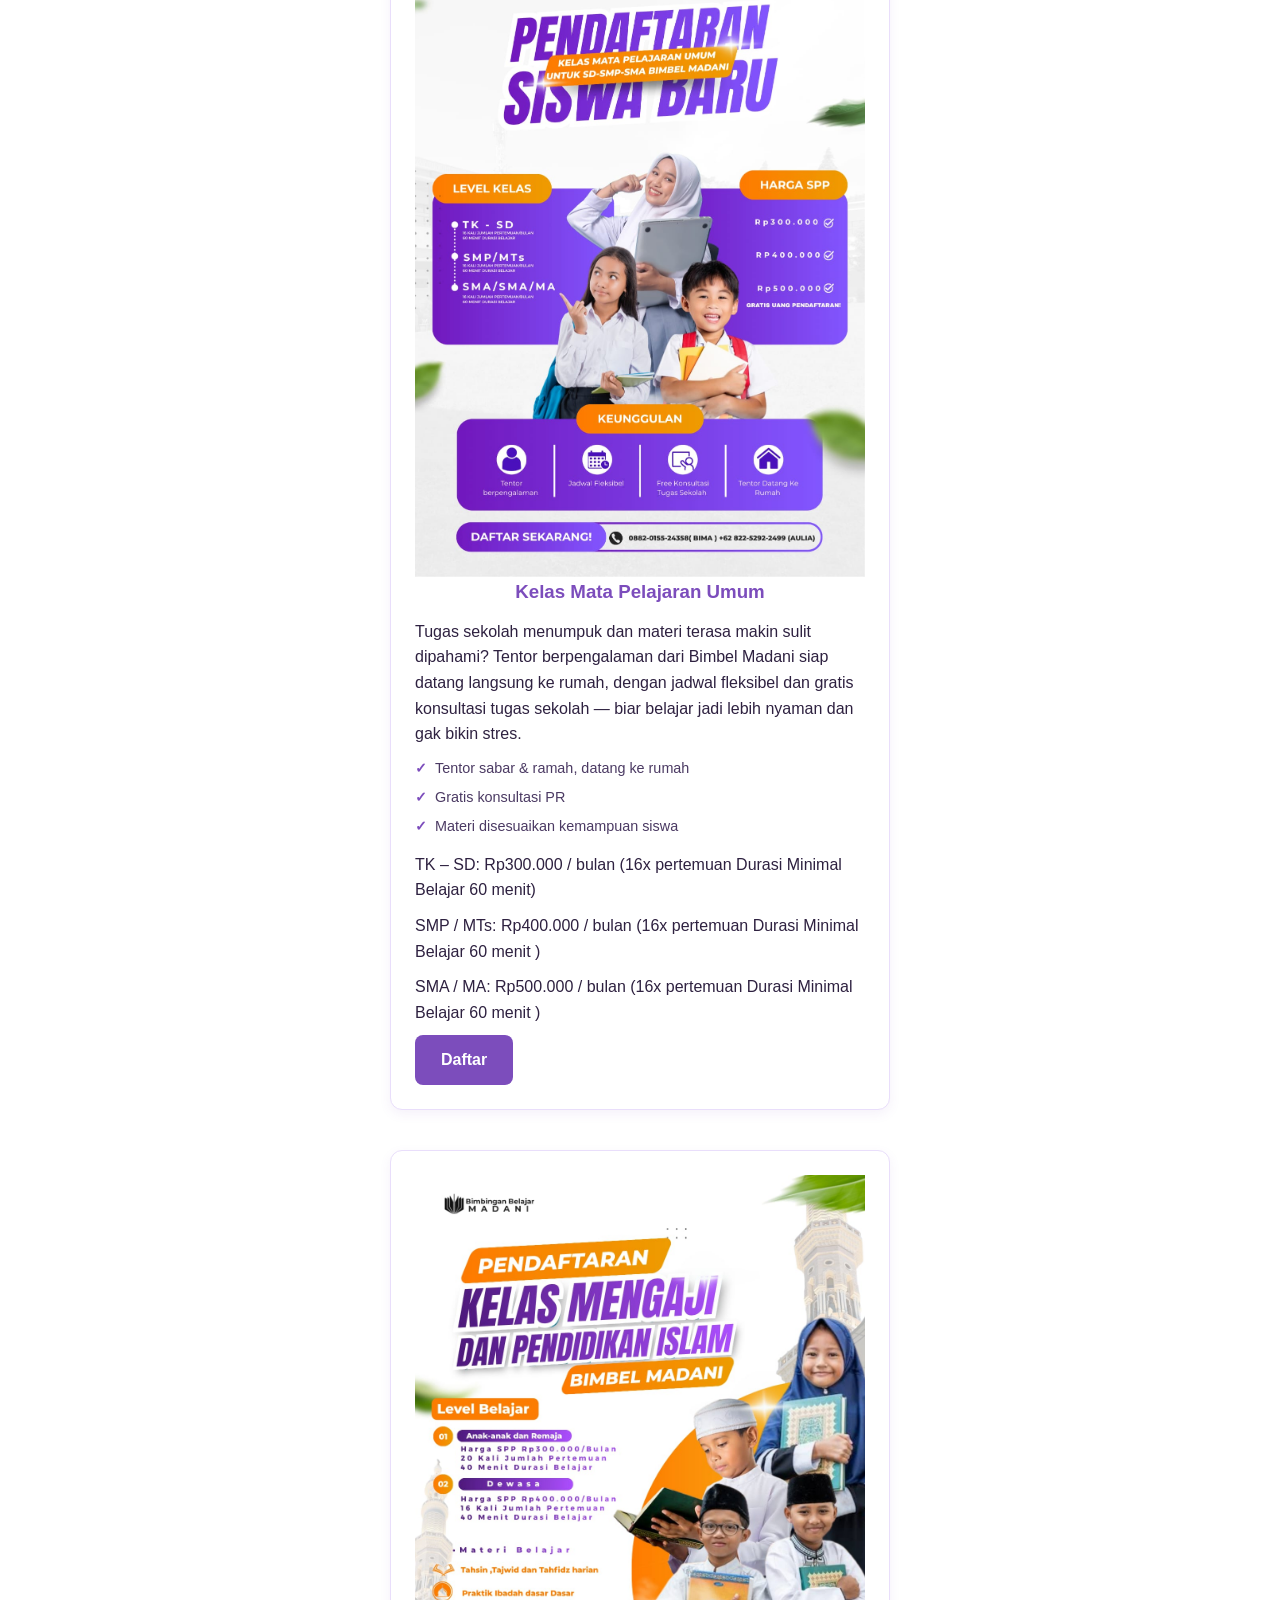
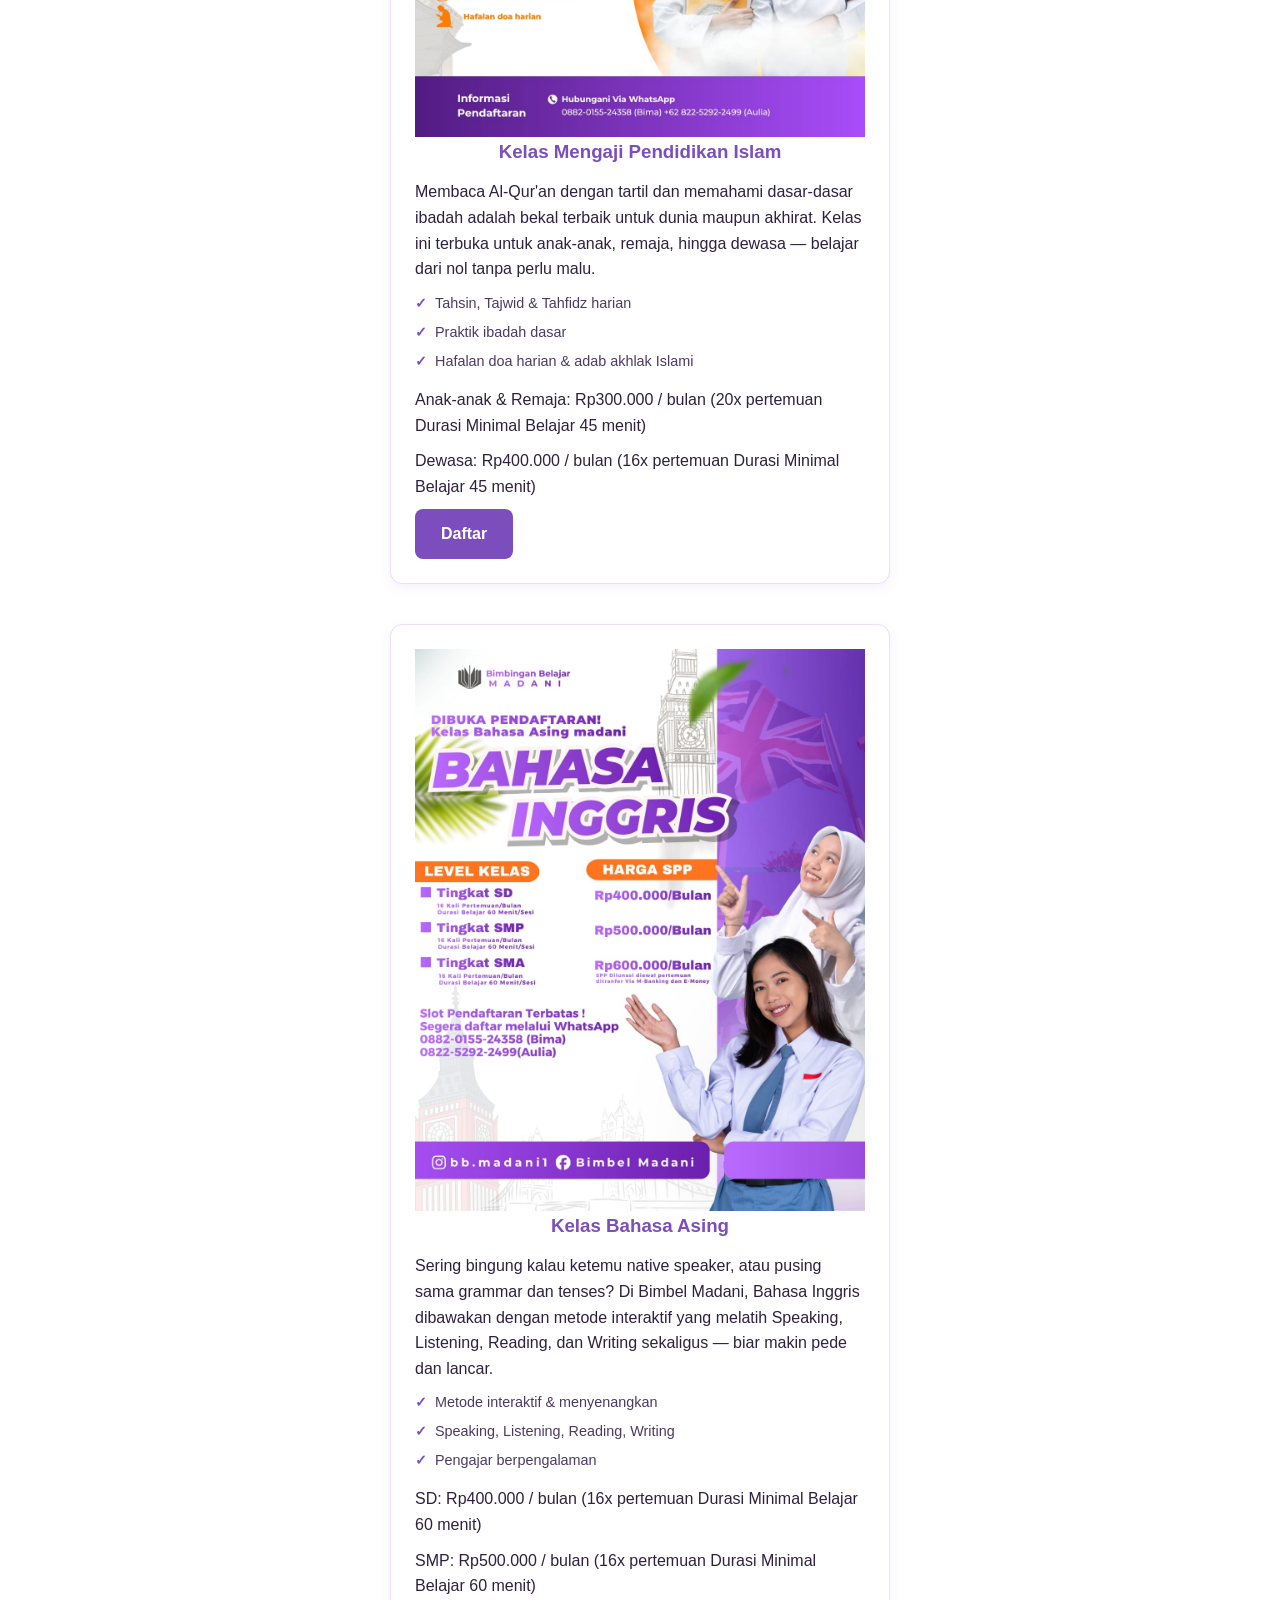
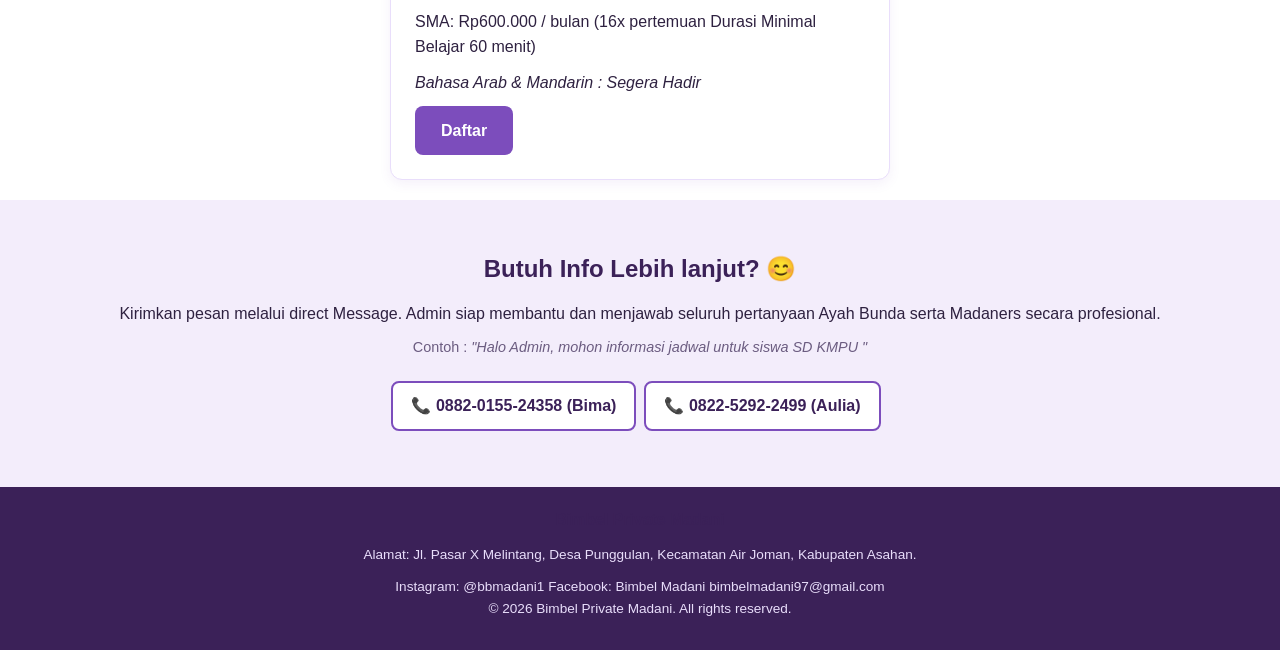
==== commit 9461cad2: "Enhance index.html with Font Awesome and footer updates Added Font Awesome stylesheet and improved f" ====
--- a/index.html
+++ b/index.html
@@ -5,6 +5,7 @@
     <meta name="viewport" content="width=device-width, initial-scale=1.0">
     <title>Pendaftaran_Calon_murid_BimbelPrivateMadani</title>
     <link rel="stylesheet" href="css/style.css">
+    <link rel="stylesheet" href="https://cdnjs.cloudflare.com/ajax/libs/font-awesome/6.5.1/css/all.min.css">
     
   
 </head>
@@ -144,17 +145,32 @@
         <p class="contoh-chat">Contoh : <em>"Halo Admin, mohon informasi jadwal untuk siswa SD KMPU "</em></p>
         
         <div class="admin-list">
-            <a href="https://wa.me/6288201552435" class="btn-kontak" target="blank">📞  0882-0155-2435 (Bima)</a>
+            <a href="https://wa.me/62882015524358" class="btn-kontak" target="_blank">📞 0882-0155-24358 (Bima)</a>
             <a href="https://wa.me/6282252922499" class="btn-kontak" target="_blank">📞 0822-5292-2499 (Aulia)</a>
         </div>
       </section>
 
       
 
-      <footer>
-         <p>© 2026 Bimbel Private Madani</p>
-      </footer>
+   <footer>
+  <div class="footer-content">
+    <div class="footer-brand">
+      <h3>Bimbel Private Madani</h3>
+      <p>Alamat: Jl. Pasar X Melintang, Desa Punggulan, Kecamatan Air Joman, Kabupaten Asahan.</p>
+    </div>
 
+    <div class="footer-links">
+      <a href="https://www.instagram.com/bbmadani1/" target="_blank" rel="noopener"> Instagram: @bbmadani1</a>
+      <a href="https://www.facebook.com/people/Bimbel-Madani/pfbid0xAMiiVLrNDbcASPhSvd1KUkJCDHoiE4sBPLPVETUDaSpa7eMY3v68R1vgZ3euXQ9l/" target="_blank" rel="noopener"> Facebook: Bimbel Madani</a>
+      <a href="mailto:bimbelmadani97@gmail.com"> bimbelmadani97@gmail.com</a>
+    </div>
+  </div>
 
+  <div class="footer-bottom">
+    <p>© 2026 Bimbel Private Madani. All rights reserved.</p>
+  </div>
+</footer>
+
+<script src="js/script.js"></script>
 </body>
 </html>
--- a/css/style.css
+++ b/css/style.css
@@ -353,7 +353,7 @@
    
 }
 
-/* ============================================
+/*============================================
    12. HALAMAN TENTOR (lengkap)
    ============================================ */
 .tentor-hero {
@@ -372,7 +372,7 @@
 }
 
 .tentor-section:nth-child(even) {
-  background: #FAF8FD; /* selang-seling warna biar tiap grup kelas kebeda dikit */
+  background: #FAF8FD;  
 }
 
 .tentor-section-title {
@@ -464,4 +464,112 @@
 .btn-full {
   text-align: center;
   margin-top: auto;
-}
+} */
+
+/* ============================================
+   13. FORM TENTOR (daftar-tentor.html)
+   ============================================ */
+#form-tentor {
+  max-width: 560px;
+  margin: 40px auto;
+  padding: 30px;
+  background: #F3EDFB;
+  border-radius: 12px;
+}
+
+#form-tentor h2 {
+  font-size: 1.1rem;
+  margin-top: 22px;
+  color: #3B2158;
+}
+
+#form-tentor label {
+  display: block;
+  font-weight: 600;
+  margin-top: 12px;
+  margin-bottom: 4px;
+  color: #3B2158;
+}
+
+#form-tentor input,
+#form-tentor select,
+#form-tentor textarea {
+  width: 100%;
+  padding: 10px 12px;
+  border: 1.5px solid #C9B6E8;
+  border-radius: 8px;
+  font-size: 1rem;
+  background: #FFFFFF;
+  font-family: inherit;
+}
+
+#form-tentor input:focus,
+#form-tentor select:focus,
+#form-tentor textarea:focus {
+  outline: none;
+  border-color: #7C4DBC;
+}
+
+#form-tentor button {
+  width: 100%;
+  margin-top: 24px;
+}
+
+.checkbox-group {
+  display: flex;
+  flex-wrap: wrap;
+  gap: 12px;
+  margin-top: 6px;
+}
+
+.checkbox-item {
+  display: flex ;
+  align-items: center;
+  gap: 6px;
+  font-weight: 500 ;
+  background: #FFFFFF;
+  padding: 8px 14px;
+  border-radius: 8px;
+  border: 1.5px solid #C9B6E8;
+  margin-top: 0 ;
+  cursor: pointer;
+}
+
+.checkbox-item input {
+  width: auto ;
+}
+
+/* ============================================
+   14. STATE KOSONG (tentor.html sebelum ada data)
+   ============================================ */
+.tentor-kosong {
+  text-align: center;
+  color: #8A7A9E;
+  font-style: italic;
+  padding: 30px;
+  width: 100%;
+}
+
+/* ============================================
+   15. FORM DAFTAR (formulir.html) - lengkapi select & textarea
+   ============================================ */
+#form-daftar select,
+#form-daftar textarea {
+  width: 100%;
+  padding: 10px 12px;
+  border: 1.5px solid #C9B6E8;
+  border-radius: 8px;
+  font-size: 1rem;
+  background: #FFFFFF;
+  font-family: inherit;
+}
+
+#form-daftar select:focus,
+#form-daftar textarea:focus {
+  outline: none;
+  border-color: #7C4DBC;
+}
+
+#field-mapel {
+  display: none; /* disembunyikan default, nanti JS yang munculin kalau jenjang = SMA */
+}
